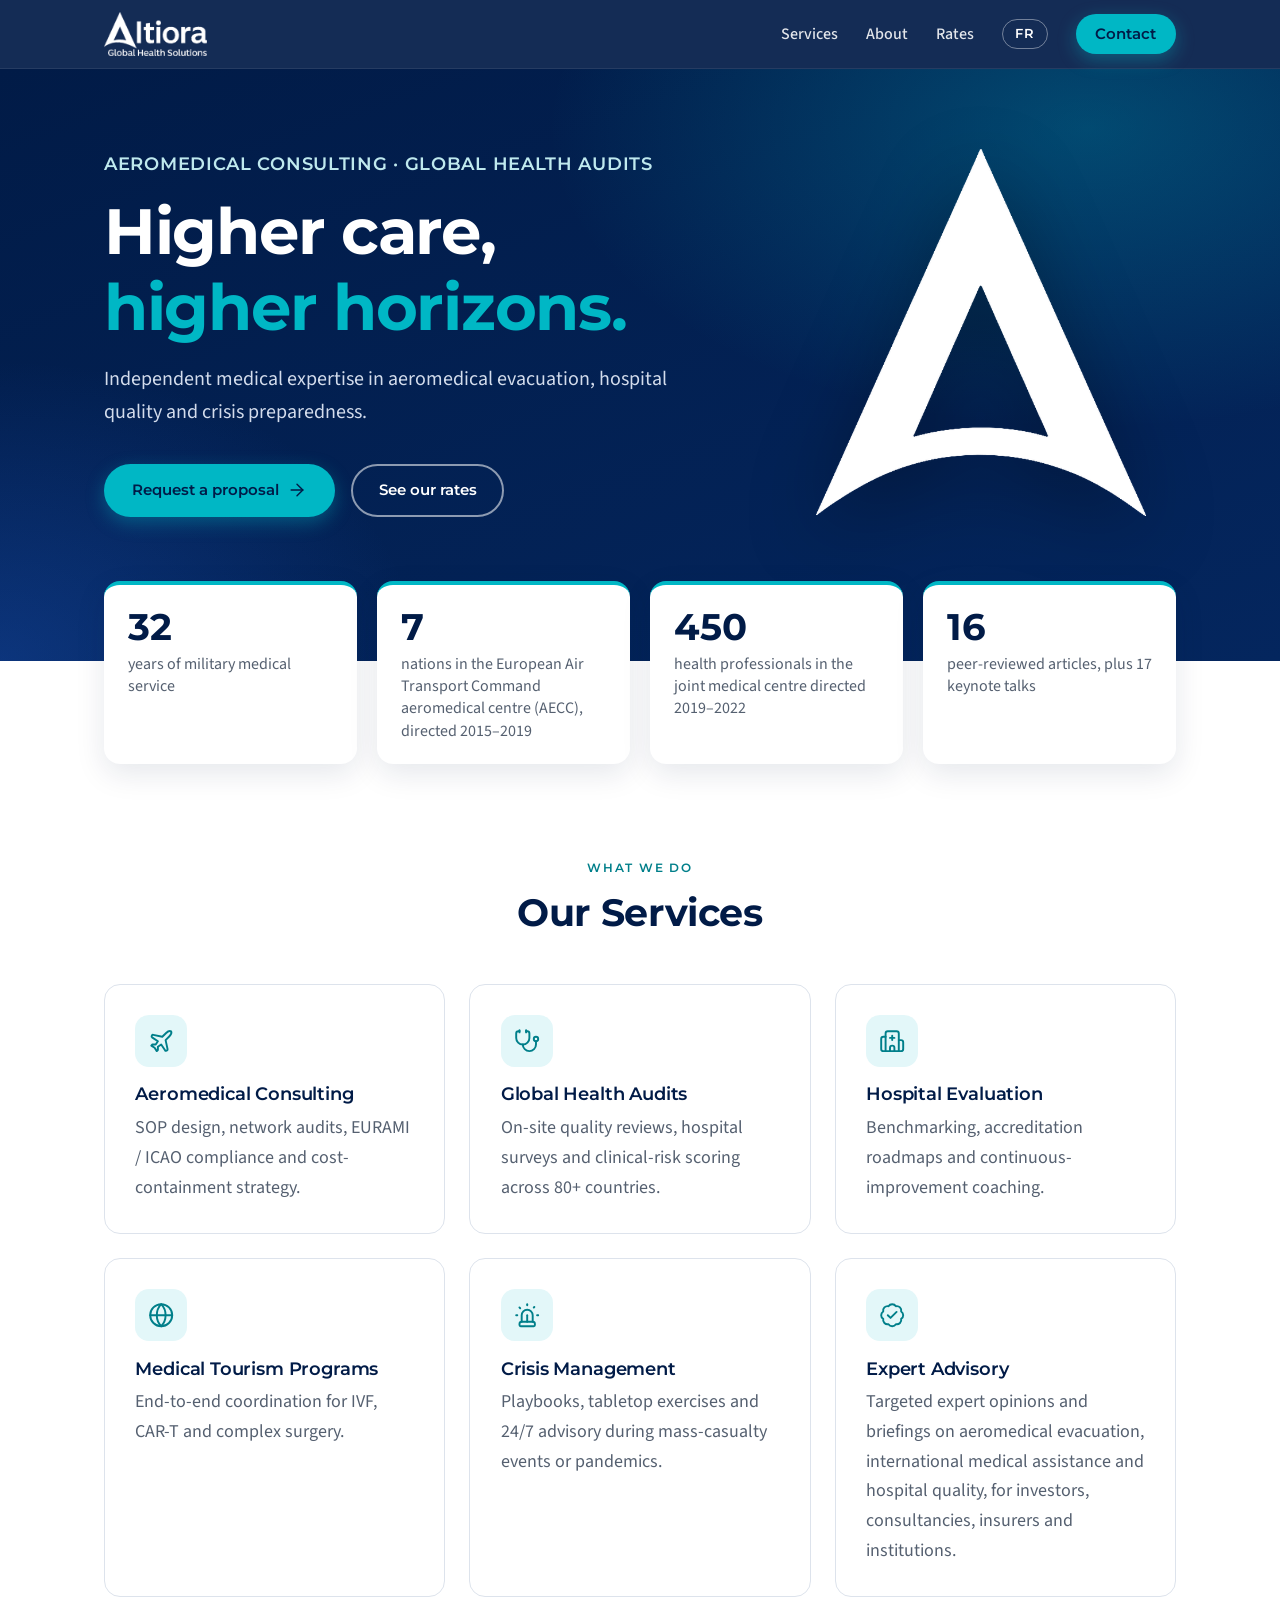
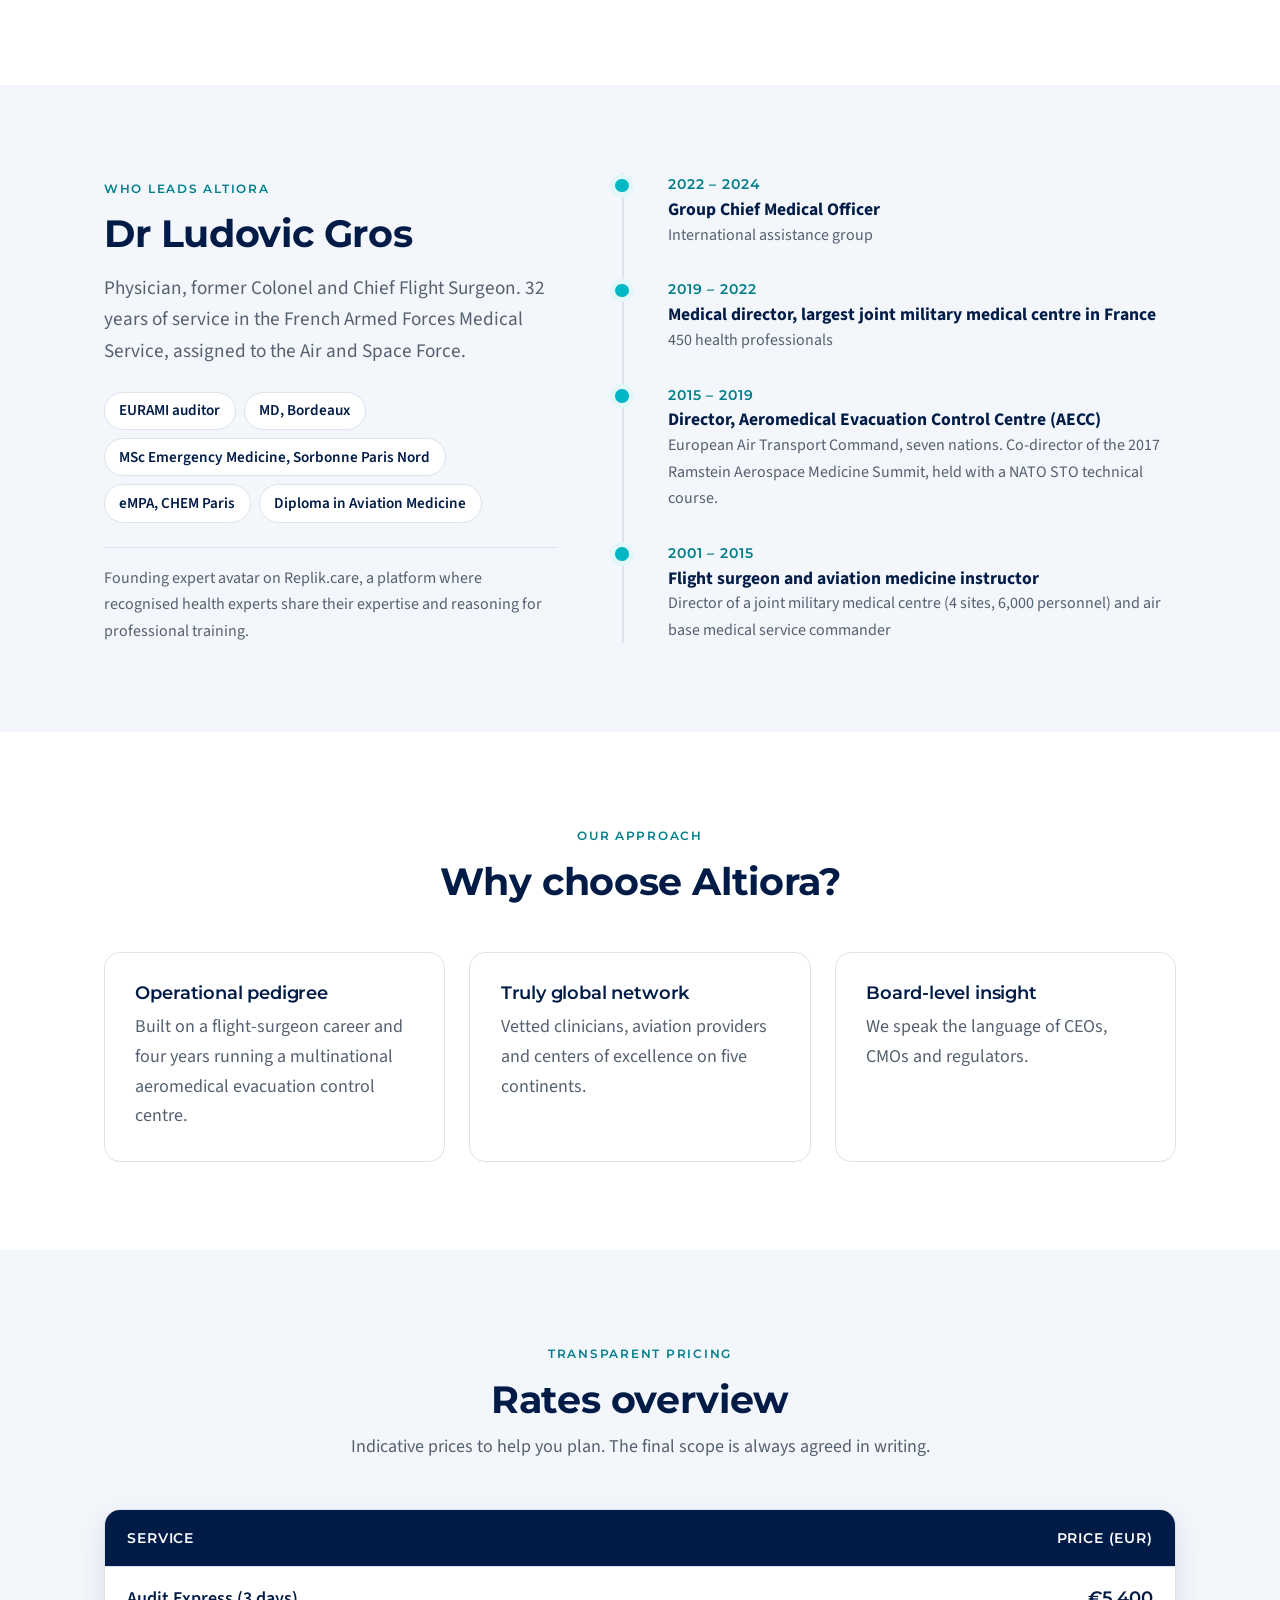
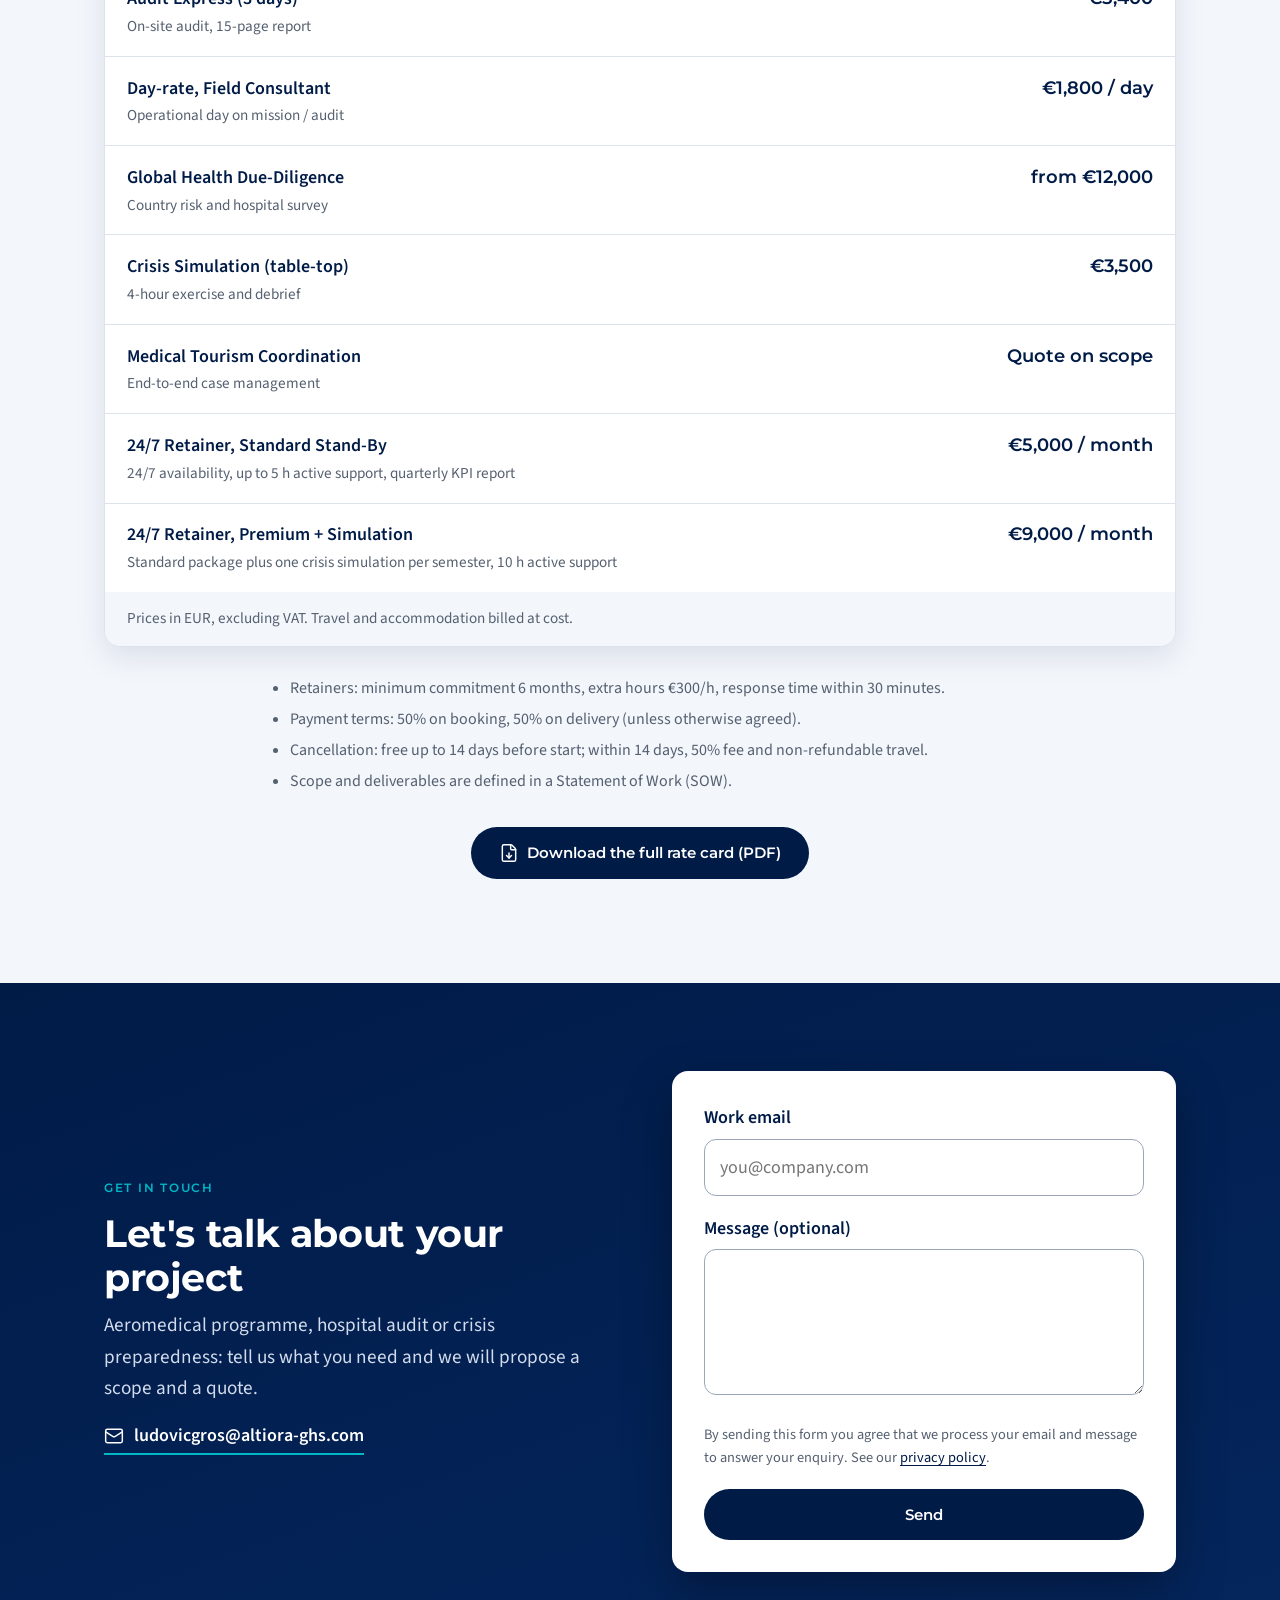
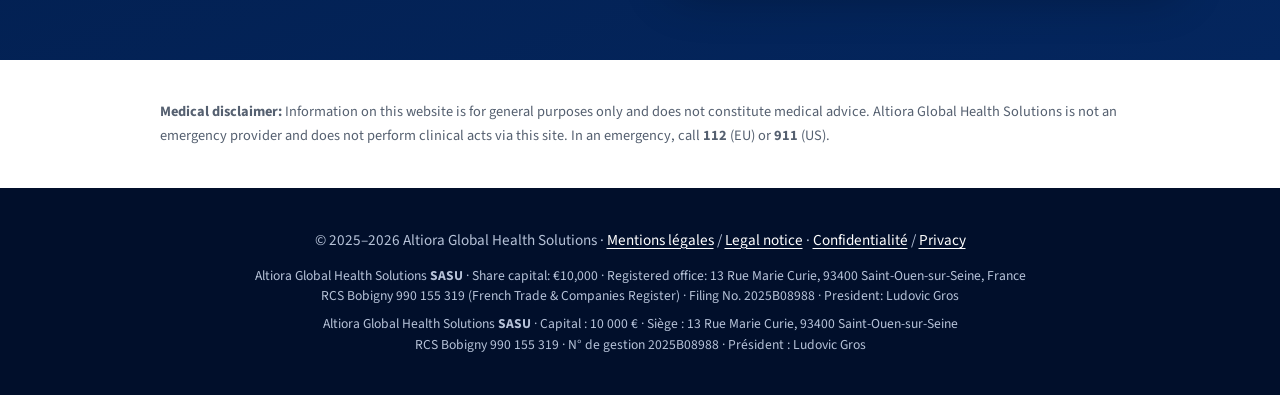
==== index.html @ 2c7e4b68 "Version française, Expertise sur demande, parcours NATO sourcé, sélecteur de langue - Nouvelle page " ====
<!DOCTYPE html>
<html lang="en">
<head>
<meta charset="utf-8">
<meta name="viewport" content="width=device-width, initial-scale=1">
<title>Altiora Global Health Solutions | Aeromedical Consulting & Global Health Audits</title>
<meta name="description" content="Aeromedical consulting, global health audits, hospital evaluation, medical tourism coordination and crisis-management expertise. Higher care, higher horizons.">
<link rel="canonical" href="https://www.altiora-ghs.com/">
<link rel="alternate" hreflang="en" href="https://www.altiora-ghs.com/">
<link rel="alternate" hreflang="fr" href="https://www.altiora-ghs.com/fr/">
<link rel="alternate" hreflang="x-default" href="https://www.altiora-ghs.com/">
<meta name="theme-color" content="#011B47">

<!-- Open Graph / Twitter -->
<meta property="og:title" content="Altiora Global Health Solutions">
<meta property="og:description" content="Aeromedical consulting and global health audits.">
<meta property="og:url" content="https://www.altiora-ghs.com/">
<meta property="og:type" content="website">
<meta property="og:image" content="https://www.altiora-ghs.com/og-cover.png">
<meta property="og:image:width" content="1200">
<meta property="og:image:height" content="630">
<meta property="og:image:alt" content="Altiora Global Health Solutions logo">
<meta property="og:site_name" content="Altiora Global Health Solutions">
<meta property="og:locale" content="en_US">
<meta name="twitter:card" content="summary_large_image">
<meta name="twitter:image" content="https://www.altiora-ghs.com/og-cover.png">

<link rel="icon" href="/favicon.png" type="image/png">
<link rel="apple-touch-icon" href="/apple-touch-icon.png">
<link rel="manifest" href="/site.webmanifest">
<link rel="sitemap" type="application/xml" href="/sitemap.xml">
<link rel="preload" href="/assets/fonts/montserrat-latin-700-normal.woff2" as="font" type="font/woff2" crossorigin>
<link rel="preload" href="/assets/fonts/source-sans-3-latin-wght-normal.woff2" as="font" type="font/woff2" crossorigin>
<link rel="stylesheet" href="/assets/style.css">

<script type="application/ld+json">
{
  "@context": "https://schema.org",
  "@type": "ProfessionalService",
  "name": "Altiora Global Health Solutions",
  "url": "https://www.altiora-ghs.com/",
  "logo": "https://www.altiora-ghs.com/og-cover.png",
  "description": "Aeromedical consulting, global health audits, hospital evaluation, medical tourism coordination and crisis management.",
  "slogan": "Higher care, higher horizons.",
  "founder": {"@type": "Person", "name": "Ludovic Gros"},
  "address": {
    "@type": "PostalAddress",
    "streetAddress": "13 Rue Marie Curie",
    "postalCode": "93400",
    "addressLocality": "Saint-Ouen-sur-Seine",
    "addressCountry": "FR"
  },
  "areaServed": "Worldwide"
}
</script>
</head>
<body>
<a class="skip" href="#main">Skip to content</a>

<!-- EN-TÊTE -->
<div class="topbar">
  <div class="container">
    <a class="brand" href="/" aria-label="Altiora Global Health Solutions, home"><img src="/assets/logo-white.png" alt="Altiora Global Health Solutions" width="112" height="48"></a>
    <nav class="nav" aria-label="Main">
      <a href="#services">Services</a>
      <a href="#about">About</a>
      <a href="#pricing">Rates</a>
      <a class="lang" href="/fr/" hreflang="fr" lang="fr" aria-label="Version française">FR</a>
      <a class="btn primary" href="#contact">Contact</a>
    </nav>
  </div>
</div>

<!-- HERO -->
<header class="hero">
  <div class="container">
    <div>
      <p class="sub">AEROMEDICAL CONSULTING · GLOBAL HEALTH AUDITS</p>
      <h1>Higher care,<br><span>higher horizons.</span></h1>
      <p class="lead">Independent medical expertise in aeromedical evacuation, hospital quality and crisis preparedness.</p>
      <div class="cta">
        <a class="btn primary" href="#contact"><span>Request a proposal</span><svg class="icon" aria-hidden="true" focusable="false" viewBox="0 0 24 24" fill="none" stroke="currentColor" stroke-width="1.75" stroke-linecap="round" stroke-linejoin="round">
  <path d="M5 12h14" />
  <path d="m12 5 7 7-7 7" />
</svg></a>
        <a class="btn ghost" href="#pricing">See our rates</a>
      </div>
    </div>
    <div class="emblem" aria-hidden="true"><img src="/assets/emblem-white.png" alt="" width="330" height="367"></div>
  </div>
</header>

<main id="main">

<!-- CHIFFRES CLÉS -->
<section class="facts" aria-label="Key figures">
  <div class="container">
    <ul>
      <li><strong>32</strong><span>years of military medical service</span></li>
      <li><strong>7</strong><span>nations in the European Air Transport Command aeromedical centre (AECC), directed 2015–2019</span></li>
      <li><strong>450</strong><span>health professionals in the joint medical centre directed 2019–2022</span></li>
      <li><strong>16</strong><span>peer-reviewed articles, plus 17 keynote talks</span></li>
    </ul>
  </div>
</section>

<!-- SERVICES -->
<section class="section" id="services">
  <div class="container">
    <div class="section-head">
      <span class="eyebrow">What we do</span>
      <h2>Our Services</h2>
    </div>
    <div class="cards">
      <div class="card">
        <span class="icon-chip"><svg class="icon" aria-hidden="true" focusable="false" viewBox="0 0 24 24" fill="none" stroke="currentColor" stroke-width="1.75" stroke-linecap="round" stroke-linejoin="round">
  <path d="M17.8 19.2 16 11l3.5-3.5C21 6 21.5 4 21 3c-1-.5-3 0-4.5 1.5L13 8 4.8 6.2c-.5-.1-.9.1-1.1.5l-.3.5c-.2.5-.1 1 .3 1.3L9 12l-2 3H4l-1 1 3 2 2 3 1-1v-3l3-2 3.5 5.3c.3.4.8.5 1.3.3l.5-.2c.4-.3.6-.7.5-1.2z" />
</svg></span>
        <h3>Aeromedical Consulting</h3>
        <p>SOP design, network audits, EURAMI / ICAO compliance and cost-containment strategy.</p>
      </div>
      <div class="card">
        <span class="icon-chip"><svg class="icon" aria-hidden="true" focusable="false" viewBox="0 0 24 24" fill="none" stroke="currentColor" stroke-width="1.75" stroke-linecap="round" stroke-linejoin="round">
  <path d="M11 2v2" />
  <path d="M5 2v2" />
  <path d="M5 3H4a2 2 0 0 0-2 2v4a6 6 0 0 0 12 0V5a2 2 0 0 0-2-2h-1" />
  <path d="M8 15a6 6 0 0 0 12 0v-3" />
  <circle cx="20" cy="10" r="2" />
</svg></span>
        <h3>Global Health Audits</h3>
        <p>On-site quality reviews, hospital surveys and clinical-risk scoring across 80+ countries.</p>
      </div>
      <div class="card">
        <span class="icon-chip"><svg class="icon" aria-hidden="true" focusable="false" viewBox="0 0 24 24" fill="none" stroke="currentColor" stroke-width="1.75" stroke-linecap="round" stroke-linejoin="round">
  <path d="M12 7v4" />
  <path d="M14 21v-3a2 2 0 0 0-4 0v3" />
  <path d="M14 9h-4" />
  <path d="M18 11h2a2 2 0 0 1 2 2v6a2 2 0 0 1-2 2H4a2 2 0 0 1-2-2v-9a2 2 0 0 1 2-2h2" />
  <path d="M18 21V5a2 2 0 0 0-2-2H8a2 2 0 0 0-2 2v16" />
</svg></span>
        <h3>Hospital Evaluation</h3>
        <p>Benchmarking, accreditation roadmaps and continuous-improvement coaching.</p>
      </div>
      <div class="card">
        <span class="icon-chip"><svg class="icon" aria-hidden="true" focusable="false" viewBox="0 0 24 24" fill="none" stroke="currentColor" stroke-width="1.75" stroke-linecap="round" stroke-linejoin="round">
  <circle cx="12" cy="12" r="10" />
  <path d="M12 2a14.5 14.5 0 0 0 0 20 14.5 14.5 0 0 0 0-20" />
  <path d="M2 12h20" />
</svg></span>
        <h3>Medical Tourism Programs</h3>
        <p>End-to-end coordination for IVF, CAR-T and complex surgery.</p>
      </div>
      <div class="card">
        <span class="icon-chip"><svg class="icon" aria-hidden="true" focusable="false" viewBox="0 0 24 24" fill="none" stroke="currentColor" stroke-width="1.75" stroke-linecap="round" stroke-linejoin="round">
  <path d="M7 18v-6a5 5 0 1 1 10 0v6" />
  <path d="M5 21a1 1 0 0 0 1 1h12a1 1 0 0 0 1-1v-1a2 2 0 0 0-2-2H7a2 2 0 0 0-2 2z" />
  <path d="M21 12h1" />
  <path d="M18.5 4.5 18 5" />
  <path d="M2 12h1" />
  <path d="M12 2v1" />
  <path d="m4.929 4.929.707.707" />
  <path d="M12 12v6" />
</svg></span>
        <h3>Crisis Management</h3>
        <p>Playbooks, tabletop exercises and 24/7 advisory during mass-casualty events or pandemics.</p>
      </div>
      <div class="card">
        <span class="icon-chip"><svg class="icon" aria-hidden="true" focusable="false" viewBox="0 0 24 24" fill="none" stroke="currentColor" stroke-width="1.75" stroke-linecap="round" stroke-linejoin="round">
  <path d="M3.85 8.62a4 4 0 0 1 4.78-4.77 4 4 0 0 1 6.74 0 4 4 0 0 1 4.78 4.78 4 4 0 0 1 0 6.74 4 4 0 0 1-4.77 4.78 4 4 0 0 1-6.75 0 4 4 0 0 1-4.78-4.77 4 4 0 0 1 0-6.76Z" />
  <path d="m16 9-5.5 5.5L8 12" />
</svg></span>
        <h3>Expert Advisory</h3>
        <p>Targeted expert opinions and briefings on aeromedical evacuation, international medical assistance and hospital quality, for investors, consultancies, insurers and institutions.</p>
      </div>
    </div>
  </div>
</section>

<!-- ABOUT -->
<section class="section soft" id="about">
  <div class="container about">
    <div>
      <span class="eyebrow">Who leads Altiora</span>
      <h2>Dr Ludovic Gros</h2>
      <p class="lead">Physician, former Colonel and Chief Flight Surgeon. 32 years of service in the French Armed Forces Medical Service, assigned to the Air and Space Force.</p>
      <ul class="chips" aria-label="Qualifications">
        <li>EURAMI auditor</li>
        <li>MD, Bordeaux</li>
        <li>MSc Emergency Medicine, Sorbonne Paris Nord</li>
        <li>eMPA, CHEM Paris</li>
        <li>Diploma in Aviation Medicine</li>
      </ul>
      <!-- A FAIRE VALIDER PAR ECRIT PAR REPLIK.CARE AVANT PUBLICATION (contrat d'apporteur d'affaires, art. 4 et 11.5) -->
      <p class="note">Founding expert avatar on Replik.care, a platform where recognised health experts share their expertise and reasoning for professional training.</p>
    </div>
    <ol class="timeline">
      <li><time>2022 – 2024</time><strong>Group Chief Medical Officer</strong><span>International assistance group</span></li>
      <li><time>2019 – 2022</time><strong>Medical director, largest joint military medical centre in France</strong><span>450 health professionals</span></li>
      <li><time>2015 – 2019</time><strong>Director, Aeromedical Evacuation Control Centre (AECC)</strong><span>European Air Transport Command, seven nations. Co-director of the 2017 Ramstein Aerospace Medicine Summit, held with a NATO STO technical course.</span></li>
      <li><time>2001 – 2015</time><strong>Flight surgeon and aviation medicine instructor</strong><span>Director of a joint military medical centre (4 sites, 6,000 personnel) and air base medical service commander</span></li>
    </ol>
  </div>
</section>

<!-- VALUE PROP -->
<section class="section">
  <div class="container">
    <div class="section-head">
      <span class="eyebrow">Our approach</span>
      <h2>Why choose Altiora?</h2>
    </div>
    <div class="cards three">
      <div class="card">
        <h3>Operational pedigree</h3>
        <p>Built on a flight-surgeon career and four years running a multinational aeromedical evacuation control centre.</p>
      </div>
      <div class="card">
        <h3>Truly global network</h3>
        <p>Vetted clinicians, aviation providers and centers of excellence on five continents.</p>
      </div>
      <div class="card">
        <h3>Board-level insight</h3>
        <p>We speak the language of CEOs, CMOs and regulators.</p>
      </div>
    </div>
  </div>
</section>

<!-- PRICING -->
<section class="section soft" id="pricing">
  <div class="container">
    <div class="section-head">
      <span class="eyebrow">Transparent pricing</span>
      <h2>Rates overview</h2>
      <p>Indicative prices to help you plan. The final scope is always agreed in writing.</p>
    </div>
    <div class="table-card">
      <div class="table-wrap">
        <table>
          <thead>
            <tr><th scope="col">Service</th><th scope="col" class="price">Price (EUR)</th></tr>
          </thead>
          <tbody>
            <tr><td><strong>Audit Express (3 days)</strong><small>On-site audit, 15-page report</small></td><td class="price">€5,400</td></tr>
            <tr><td><strong>Day-rate, Field Consultant</strong><small>Operational day on mission / audit</small></td><td class="price">€1,800 / day</td></tr>
            <tr><td><strong>Global Health Due-Diligence</strong><small>Country risk and hospital survey</small></td><td class="price">from €12,000</td></tr>
            <tr><td><strong>Crisis Simulation (table-top)</strong><small>4-hour exercise and debrief</small></td><td class="price">€3,500</td></tr>
            <tr><td><strong>Medical Tourism Coordination</strong><small>End-to-end case management</small></td><td class="price">Quote on scope</td></tr>
            <tr><td><strong>24/7 Retainer, Standard Stand-By</strong><small>24/7 availability, up to 5 h active support, quarterly KPI report</small></td><td class="price">€5,000 / month</td></tr>
            <tr><td><strong>24/7 Retainer, Premium + Simulation</strong><small>Standard package plus one crisis simulation per semester, 10 h active support</small></td><td class="price">€9,000 / month</td></tr>
          </tbody>
        </table>
      </div>
      <p class="table-note">Prices in EUR, excluding VAT. Travel and accommodation billed at cost.</p>
    </div>
    <ul class="notes">
      <li>Retainers: minimum commitment 6 months, extra hours €300/h, response time within 30 minutes.</li>
      <li>Payment terms: 50% on booking, 50% on delivery (unless otherwise agreed).</li>
      <li>Cancellation: free up to 14 days before start; within 14 days, 50% fee and non-refundable travel.</li>
      <li>Scope and deliverables are defined in a Statement of Work (SOW).</li>
    </ul>
    <p class="center">
      <a class="btn dark" href="/Altiora_Rate_Card.pdf" download><svg class="icon" aria-hidden="true" focusable="false" viewBox="0 0 24 24" fill="none" stroke="currentColor" stroke-width="1.75" stroke-linecap="round" stroke-linejoin="round">
  <path d="M6 22a2 2 0 0 1-2-2V4a2 2 0 0 1 2-2h8a2.4 2.4 0 0 1 1.704.706l3.588 3.588A2.4 2.4 0 0 1 20 8v12a2 2 0 0 1-2 2z" />
  <path d="M14 2v5a1 1 0 0 0 1 1h5" />
  <path d="M12 18v-6" />
  <path d="m9 15 3 3 3-3" />
</svg><span>Download the full rate card (PDF)</span></a>
    </p>
  </div>
</section>

<!-- CONTACT -->
<section class="section contact" id="contact">
  <div class="container contact-grid">
    <div>
      <span class="eyebrow" style="color:var(--accent)">Get in touch</span>
      <h2>Let's talk about your project</h2>
      <p class="lead">Aeromedical programme, hospital audit or crisis preparedness: tell us what you need and we will propose a scope and a quote.</p>
      <p><a class="mail" href="mailto:ludovicgros@altiora-ghs.com"><svg class="icon" aria-hidden="true" focusable="false" viewBox="0 0 24 24" fill="none" stroke="currentColor" stroke-width="1.75" stroke-linecap="round" stroke-linejoin="round">
  <path d="m22 7-8.991 5.727a2 2 0 0 1-2.009 0L2 7" />
  <rect x="2" y="4" width="20" height="16" rx="2" />
</svg><span>ludovicgros@altiora-ghs.com</span></a></p>
    </div>
    <form class="form" action="https://formspree.io/f/xovlkoda" method="POST">
      <!-- Anti-bot honeypot -->
      <div class="hp" aria-hidden="true"><label for="gotcha">Leave this field empty</label><input type="text" id="gotcha" name="_gotcha" tabindex="-1" autocomplete="off"></div>
      <input type="hidden" name="_next" value="https://www.altiora-ghs.com/thank-you.html">
      <input type="hidden" name="_subject" value="New enquiry from altiora-ghs.com">
      <input type="hidden" name="source" value="pricing-page">

      <div class="field">
        <label for="email">Work email</label>
        <input id="email" type="email" name="email" placeholder="you@company.com" autocomplete="email" required>
      </div>
      <div class="field">
        <label for="message">Message (optional)</label>
        <textarea id="message" name="message" rows="4"></textarea>
      </div>
      <p class="consent">By sending this form you agree that we process your email and message to answer your enquiry. See our <a href="/privacy-policy.html">privacy policy</a>.</p>
      <button class="btn dark block" type="submit">Send</button>
    </form>
  </div>
</section>

<section class="section" style="padding:2.5rem 0">
  <div class="container">
    <p class="disclaimer"><strong>Medical disclaimer:</strong> Information on this website is for general purposes only and does not constitute medical advice. Altiora Global Health Solutions is not an emergency provider and does not perform clinical acts via this site. In an emergency, call <strong>112</strong> (EU) or <strong>911</strong> (US).</p>
  </div>
</section>

</main>

<!-- FOOTER -->
<footer class="footer">
  <div class="container">
    <p>
      © 2025–2026 Altiora Global Health Solutions ·
      <a href="/mentions-legales.html">Mentions légales</a> /
      <a href="/legal-notice.html">Legal notice</a> ·
      <a href="/privacy-policy-fr.html">Confidentialité</a> /
      <a href="/privacy-policy.html">Privacy</a>
    </p>
    <small>Altiora Global Health Solutions <strong>SASU</strong> · Share capital: €10,000 · Registered office: 13 Rue Marie Curie, 93400 Saint-Ouen-sur-Seine, France<br>
    RCS Bobigny 990&nbsp;155&nbsp;319 (French Trade &amp; Companies Register) · Filing No. 2025B08988 · President: Ludovic Gros</small>
    <small lang="fr" style="margin-top:.5rem">Altiora Global Health Solutions <strong>SASU</strong> · Capital&nbsp;: 10&nbsp;000&nbsp;€ · Siège&nbsp;: 13 Rue Marie Curie, 93400 Saint-Ouen-sur-Seine<br>
    RCS Bobigny 990&nbsp;155&nbsp;319 · N° de gestion 2025B08988 · Président&nbsp;: Ludovic Gros</small>
  </div>
</footer>

</body>
</html>
---- assets/style.css ----
/* Altiora Global Health Solutions - feuille de style unique, sans dépendance externe.
   Polices auto-hébergées (licence SIL OFL, voir assets/fonts). */
@font-face{font-family:"Montserrat";font-weight:600;font-style:normal;font-display:swap;src:url(fonts/montserrat-latin-600-normal.woff2) format("woff2")}
@font-face{font-family:"Montserrat";font-weight:700;font-style:normal;font-display:swap;src:url(fonts/montserrat-latin-700-normal.woff2) format("woff2")}
@font-face{font-family:"Source Sans 3";font-weight:200 900;font-style:normal;font-display:swap;src:url(fonts/source-sans-3-latin-wght-normal.woff2) format("woff2")}

:root{
  --navy:#011B47;
  --navy-2:#0C1F45;
  --navy-3:#0A2A66;
  --accent:#00B7C5;
  --accent-soft:#E3F7F9;
  --accent-dark:#007F8A;
  --text:#18202F;
  --muted:#556070;
  --line:#DDE3EC;
  --bg-soft:#F3F6FB;
  --radius:16px;
  --shadow:0 10px 30px rgba(1,27,71,.10);
  --head:"Montserrat",system-ui,-apple-system,"Segoe UI",Roboto,Arial,sans-serif;
  --body:"Source Sans 3",system-ui,-apple-system,"Segoe UI",Roboto,Arial,sans-serif;
}
*,*::before,*::after{box-sizing:border-box}
html{scroll-behavior:smooth;-webkit-text-size-adjust:100%;scroll-padding-top:5rem}
@media (prefers-reduced-motion:reduce){html{scroll-behavior:auto}*{animation:none!important;transition:none!important}}
body{margin:0;font-family:var(--body);color:var(--text);background:#fff;line-height:1.65;font-size:1.125rem}
img{max-width:100%;height:auto}
a{color:var(--navy);text-underline-offset:3px}
a:hover{color:var(--accent-dark)}
:focus-visible{outline:3px solid var(--accent);outline-offset:3px;border-radius:4px}
h1,h2,h3{font-family:var(--head);color:var(--navy);line-height:1.18;margin:0 0 .6rem;letter-spacing:-.01em}
h2{font-size:clamp(1.7rem,3.4vw,2.35rem);font-weight:700}
h3{font-size:1.1rem;font-weight:600}
p{margin:0 0 1rem}
.container{width:100%;max-width:1120px;margin:0 auto;padding:0 1.5rem}
.section{padding:5.5rem 0}
.section.soft{background:var(--bg-soft)}
.eyebrow{display:inline-block;font-family:var(--head);font-weight:600;font-size:.78rem;letter-spacing:.14em;text-transform:uppercase;color:var(--accent-dark);margin-bottom:.8rem}
.section-head{text-align:center;max-width:42rem;margin:0 auto 3rem}
.section-head p{color:var(--muted);margin:0}
.skip{position:absolute;left:-999px;top:0;background:#fff;color:var(--navy);padding:.5rem 1rem;z-index:50}
.skip:focus{left:.5rem;top:.5rem}

/* En-tête fixe */
.topbar{position:sticky;top:0;z-index:30;background:rgba(1,27,71,.92);backdrop-filter:blur(10px);-webkit-backdrop-filter:blur(10px);border-bottom:1px solid rgba(255,255,255,.08)}
.topbar .container{display:flex;align-items:center;justify-content:space-between;gap:1rem;min-height:4.25rem}
.topbar .brand img{display:block;height:44px;width:auto}
.nav{display:flex;align-items:center;gap:1.75rem;font-size:1rem}
.nav a{color:#fff;text-decoration:none;opacity:.88;font-weight:500}
.nav a:hover{opacity:1;color:#fff;text-decoration:underline}
.nav .btn{opacity:1;padding:.55rem 1.1rem}
@media (max-width:760px){.nav a:not(.btn){display:none}}

/* Boutons */
.btn{display:inline-flex;align-items:center;justify-content:center;gap:.55rem;padding:.9rem 1.6rem;border-radius:999px;font-family:var(--head);font-weight:600;font-size:.95rem;text-decoration:none;border:2px solid transparent;cursor:pointer;line-height:1.2;transition:transform .15s ease,background-color .15s ease,box-shadow .15s ease}
.btn:hover{transform:translateY(-2px)}
.btn.primary{background:var(--accent);color:var(--navy);box-shadow:0 6px 18px rgba(0,183,197,.35)}
.btn.primary:hover{background:#2AD0DD;color:var(--navy)}
.btn.ghost{border-color:rgba(255,255,255,.55);color:#fff;background:transparent}
.btn.ghost:hover{background:#fff;color:var(--navy)}
.btn.dark{background:var(--navy);color:#fff}
.btn.dark:hover{background:var(--navy-3);color:#fff}
.btn.block{width:100%}

/* Icônes */
.icon{width:1.25rem;height:1.25rem;flex:none}
.icon-chip{display:inline-flex;align-items:center;justify-content:center;width:3.25rem;height:3.25rem;border-radius:14px;background:var(--accent-soft);color:var(--accent-dark);margin-bottom:1.1rem}
.icon-chip .icon{width:1.65rem;height:1.65rem}

/* Hero */
.hero{position:relative;overflow:hidden;color:#fff;background:
  radial-gradient(900px 500px at 85% 10%,rgba(0,183,197,.28),transparent 60%),
  radial-gradient(700px 500px at 0% 100%,rgba(30,90,200,.35),transparent 60%),
  linear-gradient(160deg,#011B47 0%,#04265E 100%)}
.hero .container{display:grid;grid-template-columns:1.25fr .75fr;gap:2rem;align-items:center;padding-top:5rem;padding-bottom:9rem}
.hero h1{color:#fff;font-size:clamp(2.3rem,5.4vw,4rem);font-weight:700;letter-spacing:-.02em;margin-bottom:1.1rem}
.hero h1 span{color:var(--accent)}
.hero .sub{font-family:var(--head);font-weight:600;letter-spacing:.04em;font-size:clamp(.95rem,1.6vw,1.1rem);color:#BFE9EE;margin-bottom:1rem}
.hero .lead{max-width:36rem;color:#D3DCEC;font-size:1.25rem;margin-bottom:2.2rem}
.cta{display:flex;gap:1rem;flex-wrap:wrap}
.emblem{display:flex;justify-content:center;align-items:center}
.emblem img{width:min(330px,100%);filter:drop-shadow(0 20px 40px rgba(0,0,0,.35));animation:float 7s ease-in-out infinite}
@keyframes float{0%,100%{transform:translateY(0)}50%{transform:translateY(-12px)}}
@media (max-width:860px){.hero .container{grid-template-columns:1fr;padding-top:3.5rem;padding-bottom:8rem}.emblem{display:none}}

/* Chiffres clés qui chevauchent le hero */
.facts{margin-top:-5rem;position:relative;z-index:2}
.facts ul{list-style:none;margin:0;padding:0;display:grid;grid-template-columns:repeat(auto-fit,minmax(220px,1fr));gap:1.25rem}
.facts li{background:#fff;border-radius:var(--radius);box-shadow:var(--shadow);padding:1.5rem 1.5rem 1.35rem;border-top:4px solid var(--accent)}
.facts strong{display:block;font-family:var(--head);font-size:2.3rem;line-height:1;color:var(--navy);margin-bottom:.45rem}
.facts span{display:block;color:var(--muted);font-size:1rem;line-height:1.4}

/* Cartes de services */
.cards{display:flex;flex-wrap:wrap;gap:1.5rem;justify-content:center}
.card{background:#fff;border:1px solid var(--line);border-radius:var(--radius);padding:1.9rem;flex:1 1 320px;max-width:360px;transition:transform .2s ease,box-shadow .2s ease,border-color .2s ease}
.card:hover{transform:translateY(-5px);box-shadow:var(--shadow);border-color:transparent}
.card h3{margin-bottom:.5rem}
.card p{margin:0;color:var(--muted)}
.cards.three .card{max-width:none}

/* À propos */
.about{display:grid;grid-template-columns:.9fr 1.1fr;gap:4rem;align-items:start}
.about h2{margin-bottom:1rem}
.about .lead{color:var(--muted);font-size:1.2rem}
.chips{list-style:none;padding:0;margin:1.5rem 0 0;display:flex;flex-wrap:wrap;gap:.5rem}
.chips li{background:#fff;border:1px solid var(--line);border-radius:999px;padding:.35rem .9rem;font-size:.95rem;color:var(--navy);font-weight:600}
.timeline{list-style:none;margin:0;padding:0 0 0 1.6rem;border-left:2px solid var(--line)}
.timeline li{position:relative;padding:0 0 1.9rem 1.2rem}
.timeline li:last-child{padding-bottom:0}
.timeline li::before{content:"";position:absolute;left:-2.12rem;top:.35rem;width:.85rem;height:.85rem;border-radius:50%;background:var(--accent);box-shadow:0 0 0 5px var(--accent-soft)}
.timeline time{display:block;font-family:var(--head);font-weight:600;font-size:.85rem;color:var(--accent-dark);letter-spacing:.06em;margin-bottom:.15rem}
.timeline strong{display:block;color:var(--navy);font-size:1.1rem;line-height:1.35}
.timeline span{display:block;color:var(--muted);font-size:1rem}
@media (max-width:860px){.about{grid-template-columns:1fr;gap:2.5rem}}

/* Tarifs */
.table-card{background:#fff;border:1px solid var(--line);border-radius:var(--radius);box-shadow:var(--shadow);overflow:hidden}
.table-wrap{overflow-x:auto}
table{width:100%;border-collapse:collapse}
th,td{padding:1.05rem 1.4rem;text-align:left;border-bottom:1px solid var(--line);vertical-align:top}
tbody tr:last-child td{border-bottom:0}
thead th{background:var(--navy);color:#fff;font-family:var(--head);font-weight:600;font-size:.85rem;letter-spacing:.06em;text-transform:uppercase}
tbody tr:hover{background:#F8FAFD}
td strong{color:var(--navy);font-weight:600}
td small{display:block;color:var(--muted);font-size:.95rem}
td.price,th.price{text-align:right;white-space:nowrap}
td.price{font-family:var(--head);font-weight:600;color:var(--navy)}
.table-note{padding:.9rem 1.4rem;background:var(--bg-soft);color:var(--muted);font-size:.95rem;margin:0}
.notes{color:var(--muted);font-size:1rem;padding-left:1.1rem;margin:1.75rem auto 2rem;max-width:46rem}
.notes li{margin-bottom:.3rem}
.center{text-align:center}

/* Contact */
.contact{background:linear-gradient(160deg,#011B47 0%,#04265E 100%);color:#fff}
.contact-grid{display:grid;grid-template-columns:1fr 1fr;gap:4rem;align-items:center}
.contact h2{color:#fff}
.contact .lead{color:#D3DCEC;font-size:1.2rem}
.contact a.mail{display:inline-flex;align-items:center;gap:.6rem;color:#fff;font-weight:600;text-decoration:none;border-bottom:2px solid var(--accent);padding-bottom:2px}
.contact a.mail:hover{color:var(--accent)}
.form{background:#fff;color:var(--text);border-radius:var(--radius);padding:2rem;box-shadow:0 20px 50px rgba(0,0,0,.3)}
.field{margin-bottom:1.1rem}
label{display:block;font-weight:600;margin-bottom:.35rem;color:var(--navy)}
input[type=email],textarea{width:100%;padding:.8rem .95rem;border:1.5px solid #9AA6BA;border-radius:12px;font:inherit;color:var(--text);background:#fff}
input[type=email]:focus,textarea:focus{border-color:var(--accent);outline:3px solid rgba(0,183,197,.3);outline-offset:0}
textarea{min-height:120px;resize:vertical}
.hp{position:absolute;left:-9999px;width:1px;height:1px;overflow:hidden}
.consent{font-size:.9rem;color:var(--muted);margin:.25rem 0 1.2rem}
@media (max-width:860px){.contact-grid{grid-template-columns:1fr;gap:2.5rem}}

/* Divers */
.disclaimer{font-size:.9rem;color:var(--muted);max-width:60rem;margin:0 auto}
.footer{background:#010F2B;padding:2.5rem 0;text-align:center;font-size:.95rem;color:#B6C2D8}
.footer a{color:#fff}
.footer a:hover{color:var(--accent)}
.footer p{margin:0 0 .8rem}
.footer small{font-size:.85rem;display:block;line-height:1.5}

/* Pages légales / remerciements */
.page-top{background:var(--navy);padding:1rem 0}
.page-top a{color:#fff;text-decoration:none;font-weight:600;font-family:var(--head);font-size:.95rem}
.page-top a:hover{text-decoration:underline;color:#fff}
.content{padding:2.5rem 0 4rem;max-width:820px;margin:0 auto}
.content h1{font-size:2rem;margin-bottom:1.25rem}
.content h2{text-align:left;font-size:1.25rem;margin:2rem 0 .5rem}
.content ul{padding-left:1.2rem}
.thanks{min-height:70vh;display:flex;align-items:center;justify-content:center;text-align:center;padding:2rem 1.25rem}
.thanks .card{max-width:520px;flex:none}
.thanks .card:hover{transform:none;box-shadow:none}

/* Sélecteur de langue et note de bas de section */
.nav a.lang{border:1px solid rgba(255,255,255,.4);border-radius:999px;padding:.2rem .75rem;font-family:var(--head);font-size:.8rem;letter-spacing:.06em;opacity:1}
.nav a.lang:hover{background:#fff;color:var(--navy);text-decoration:none}
@media (max-width:760px){.nav a.lang{display:inline-flex}}
.about .note{margin:1.5rem 0 0;padding-top:1.1rem;border-top:1px solid var(--line);color:var(--muted);font-size:1rem}
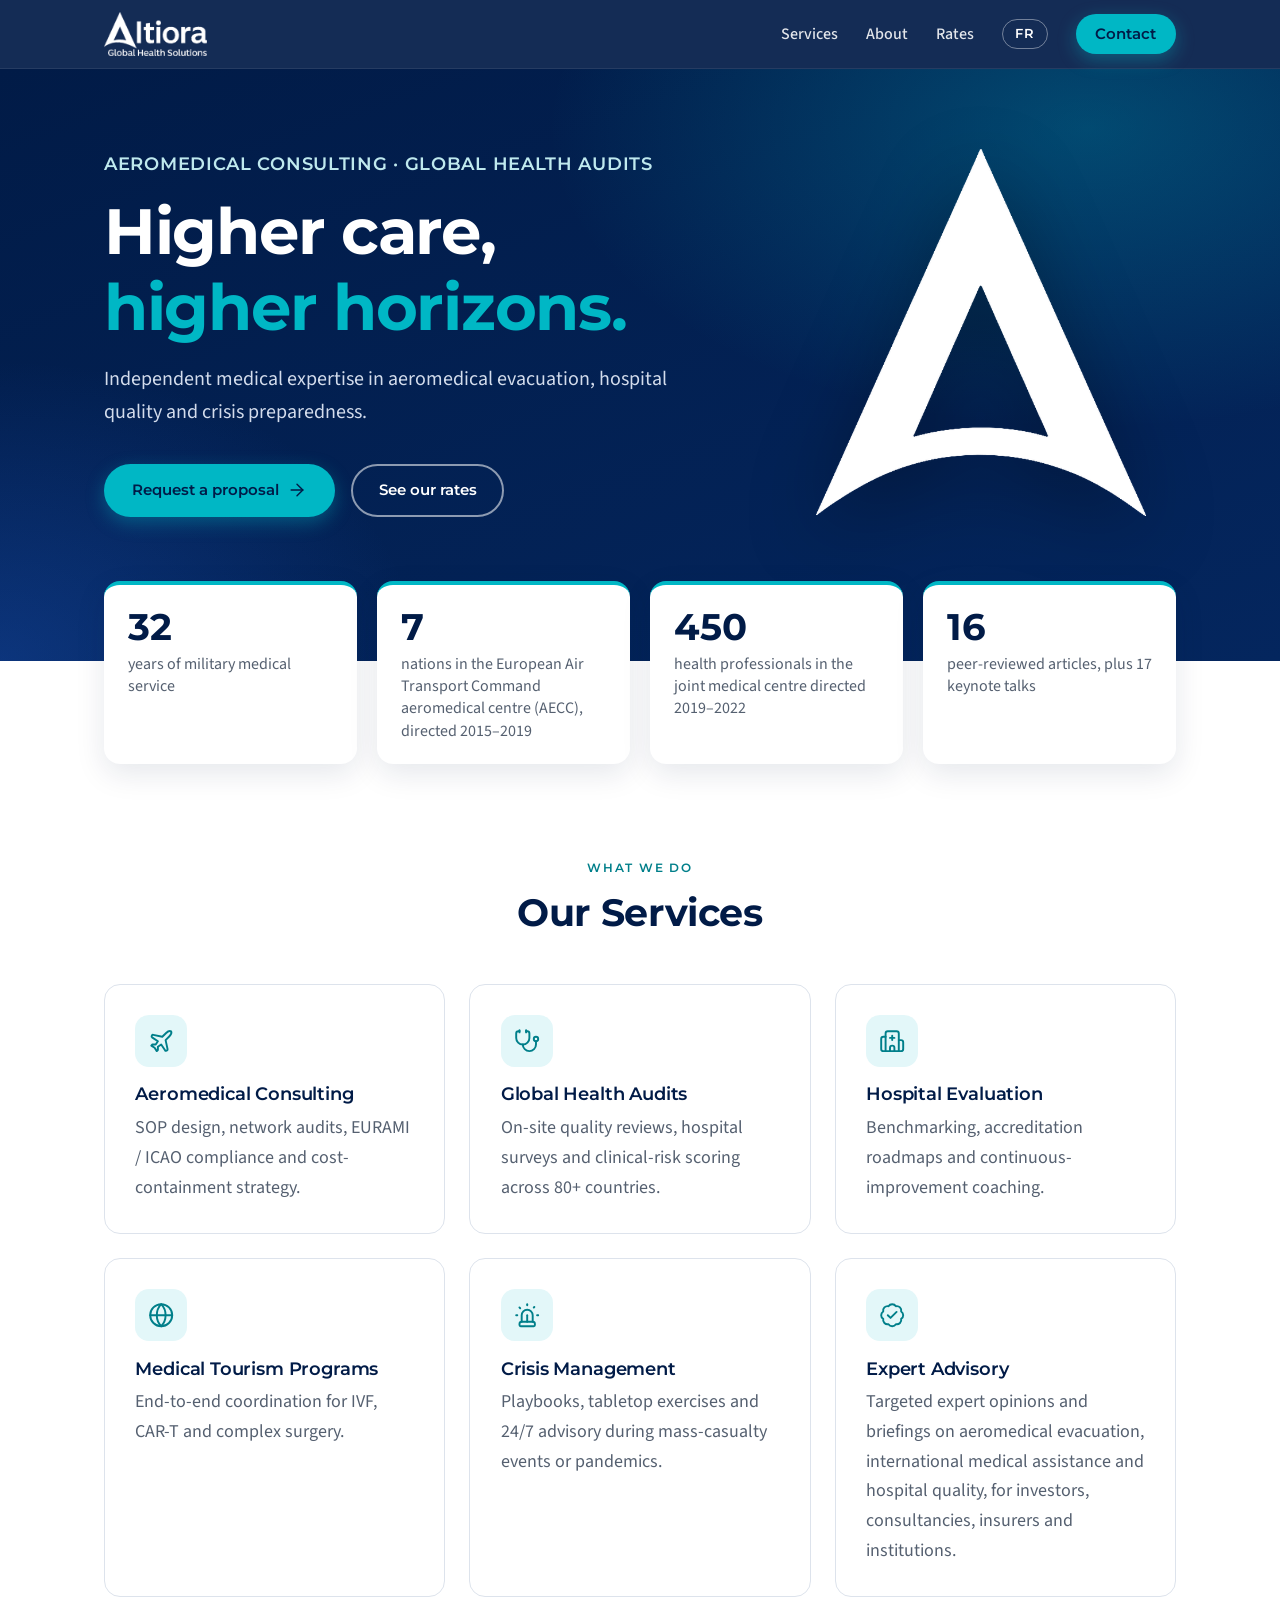
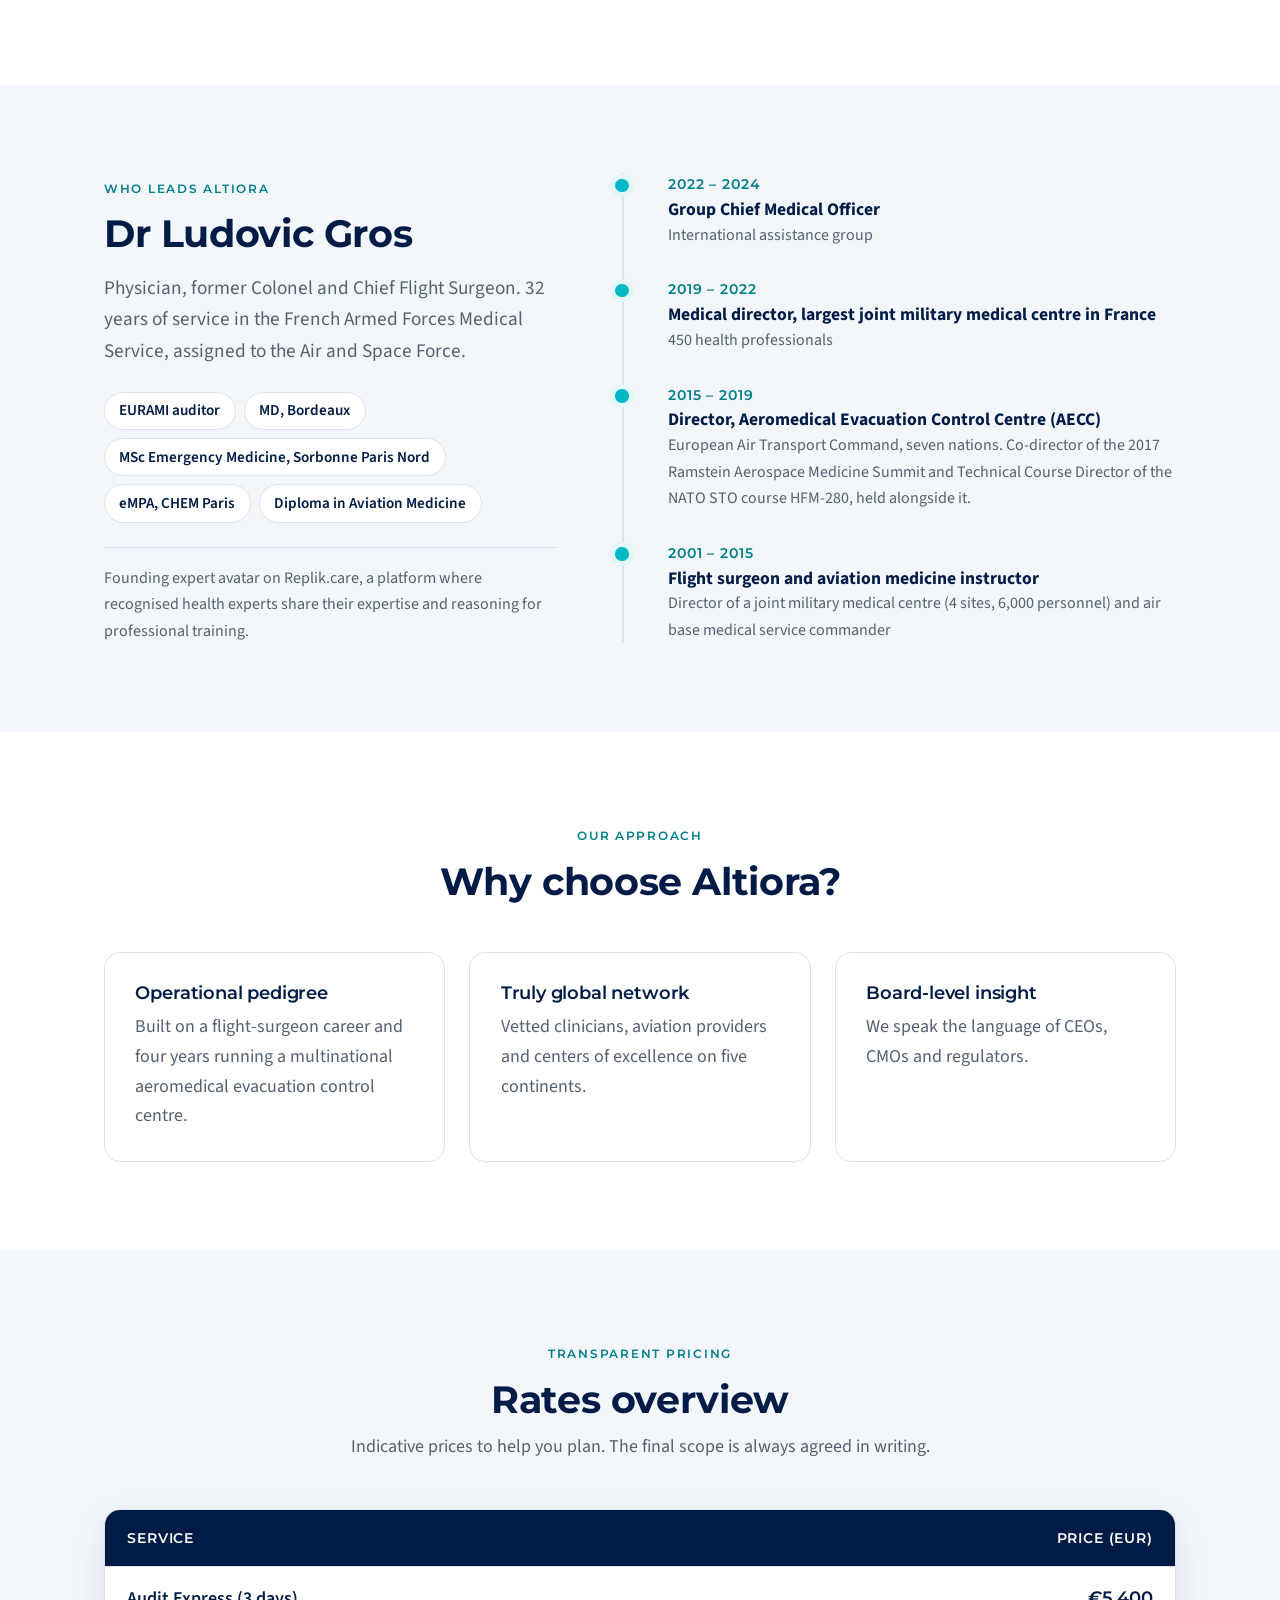
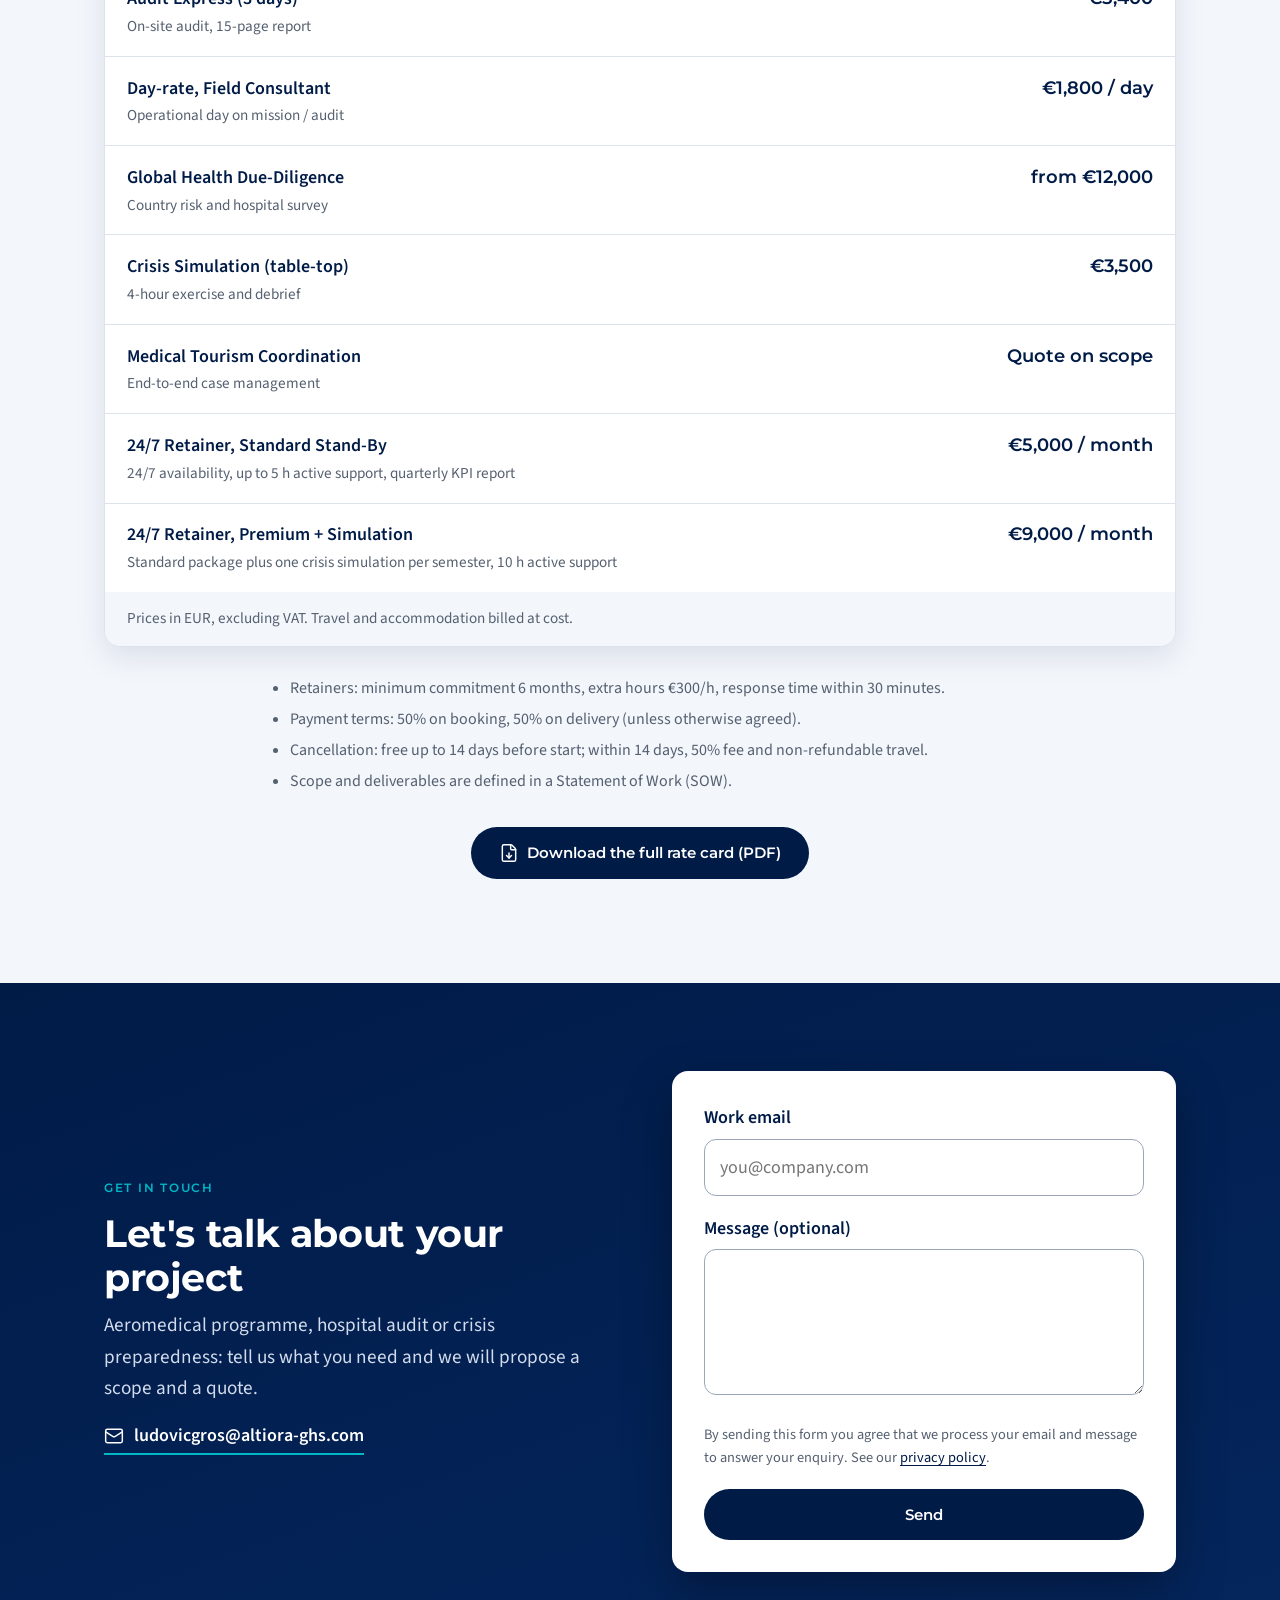
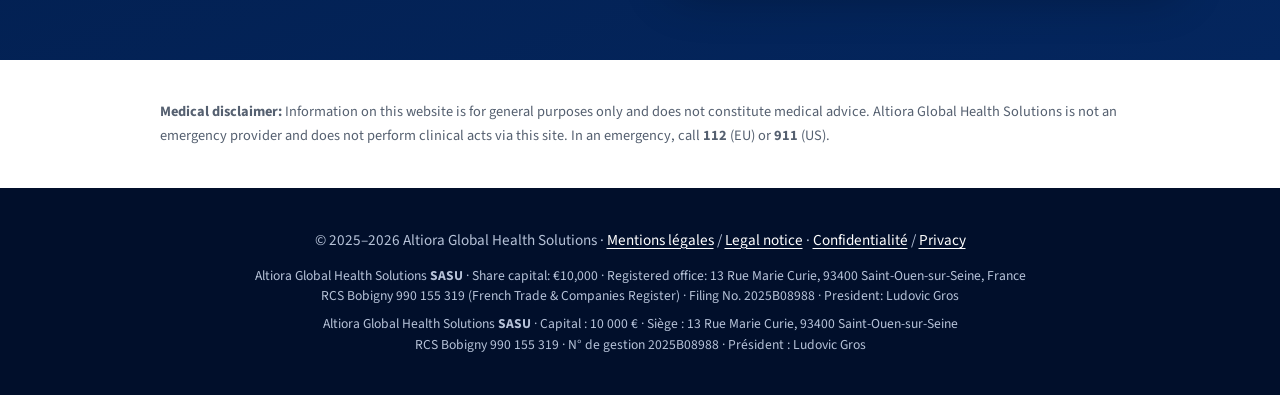
==== commit 98229c00: "Parcours NATO : Technical Course Director HFM-280 (lettre STO du 14/09/2016) Co-Authored-By: Claude " ====
--- a/index.html
+++ b/index.html
@@ -196,7 +196,7 @@
     <ol class="timeline">
       <li><time>2022 – 2024</time><strong>Group Chief Medical Officer</strong><span>International assistance group</span></li>
       <li><time>2019 – 2022</time><strong>Medical director, largest joint military medical centre in France</strong><span>450 health professionals</span></li>
-      <li><time>2015 – 2019</time><strong>Director, Aeromedical Evacuation Control Centre (AECC)</strong><span>European Air Transport Command, seven nations. Co-director of the 2017 Ramstein Aerospace Medicine Summit, held with a NATO STO technical course.</span></li>
+      <li><time>2015 – 2019</time><strong>Director, Aeromedical Evacuation Control Centre (AECC)</strong><span>European Air Transport Command, seven nations. Co-director of the 2017 Ramstein Aerospace Medicine Summit and Technical Course Director of the NATO STO course HFM-280, held alongside it.</span></li>
       <li><time>2001 – 2015</time><strong>Flight surgeon and aviation medicine instructor</strong><span>Director of a joint military medical centre (4 sites, 6,000 personnel) and air base medical service commander</span></li>
     </ol>
   </div>
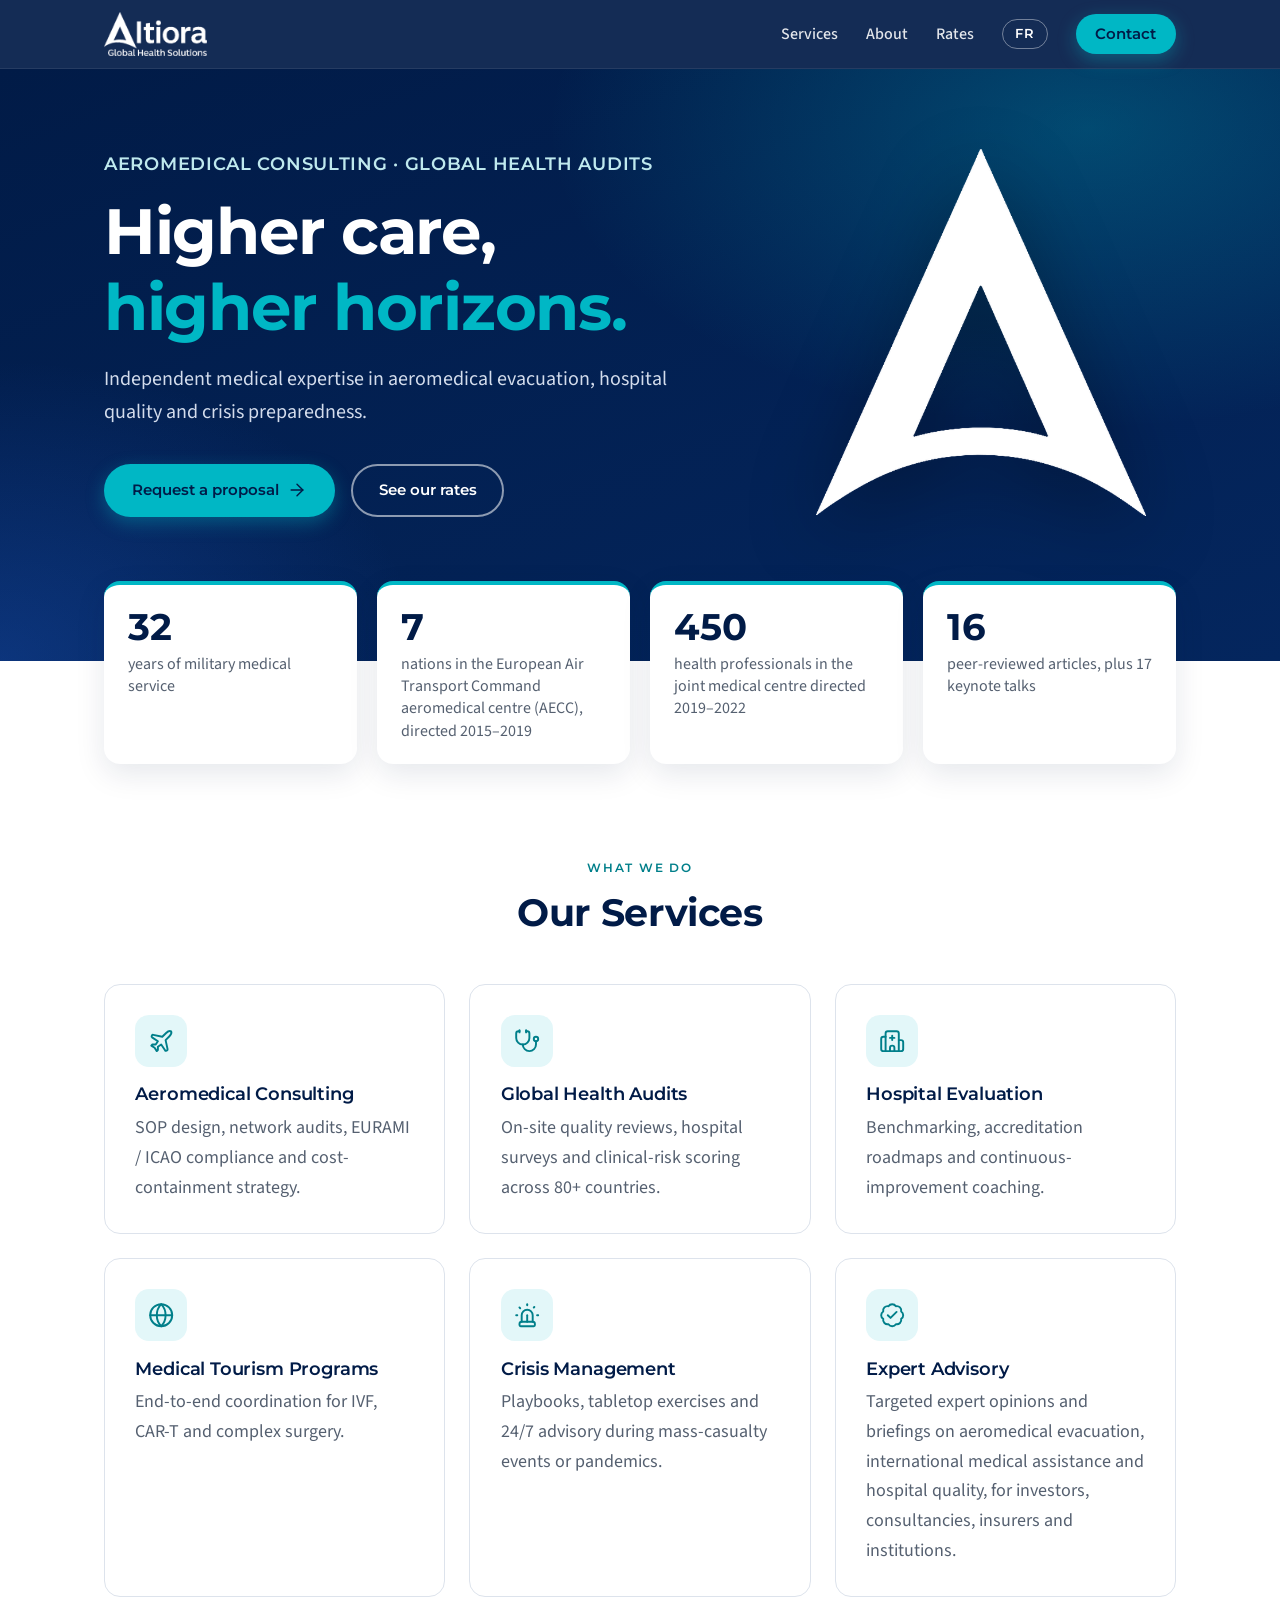
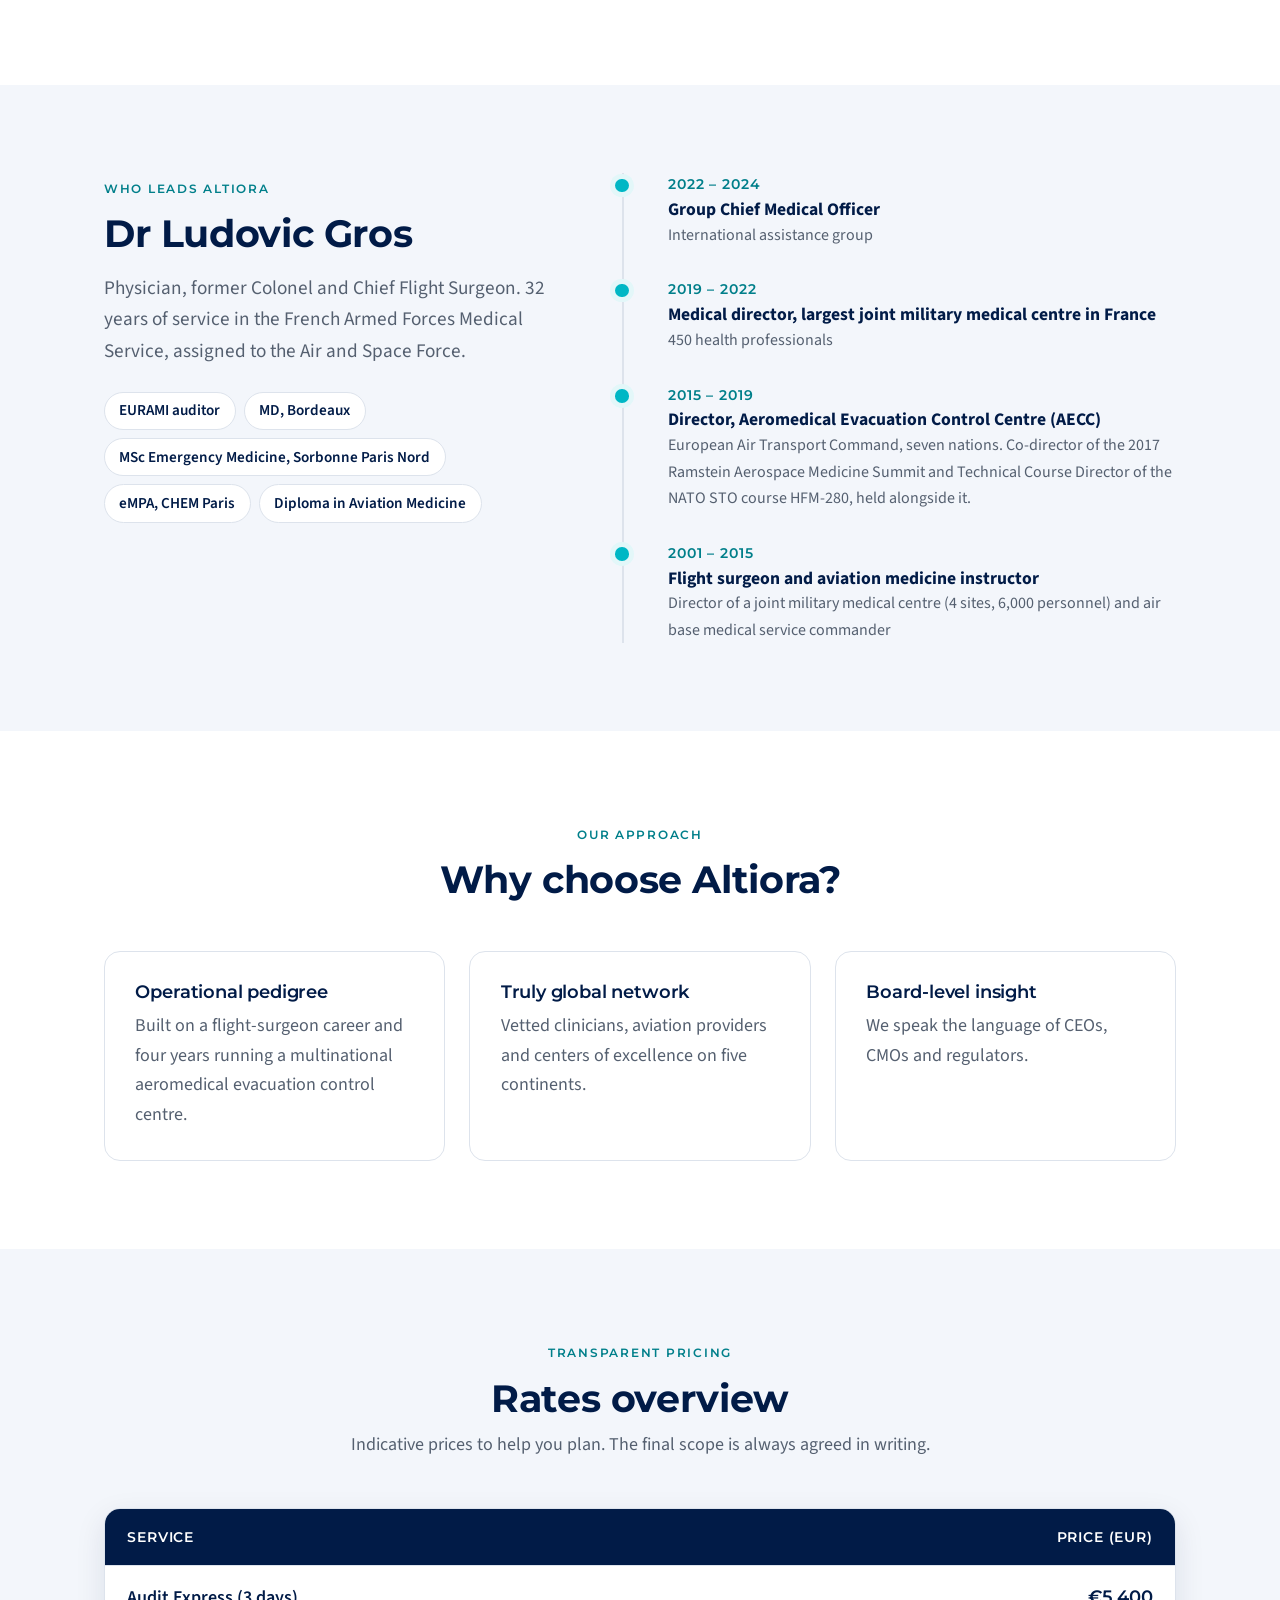
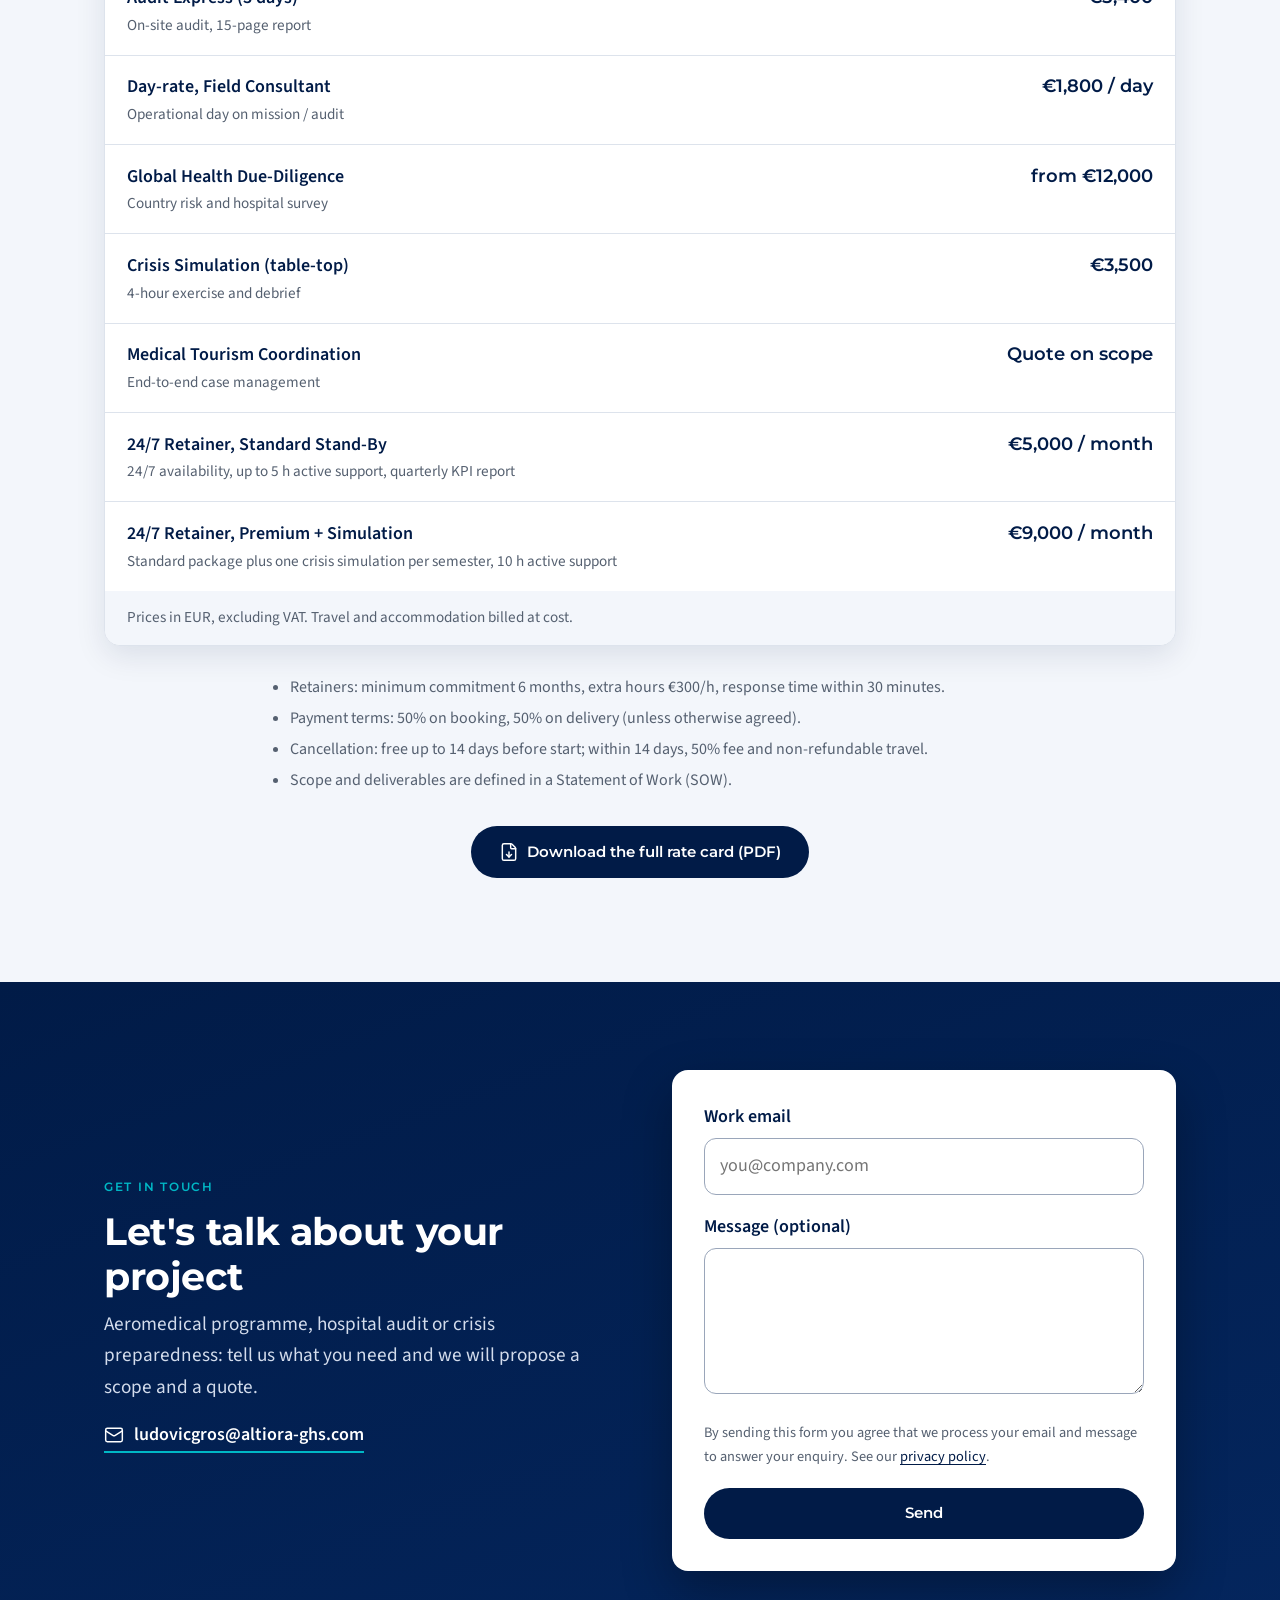
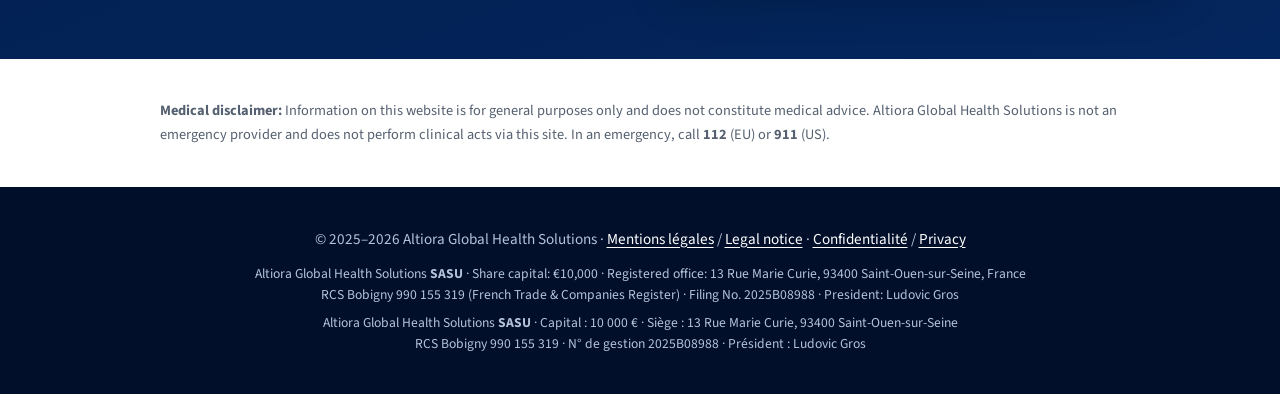
==== commit 982cc5ca: "Retrait de la ligne Replik.care en attente de validation écrite (contrat, art. 4 et 11.5) Co-Authore" ====
--- a/index.html
+++ b/index.html
@@ -190,8 +190,6 @@
         <li>eMPA, CHEM Paris</li>
         <li>Diploma in Aviation Medicine</li>
       </ul>
-      <!-- A FAIRE VALIDER PAR ECRIT PAR REPLIK.CARE AVANT PUBLICATION (contrat d'apporteur d'affaires, art. 4 et 11.5) -->
-      <p class="note">Founding expert avatar on Replik.care, a platform where recognised health experts share their expertise and reasoning for professional training.</p>
     </div>
     <ol class="timeline">
       <li><time>2022 – 2024</time><strong>Group Chief Medical Officer</strong><span>International assistance group</span></li>
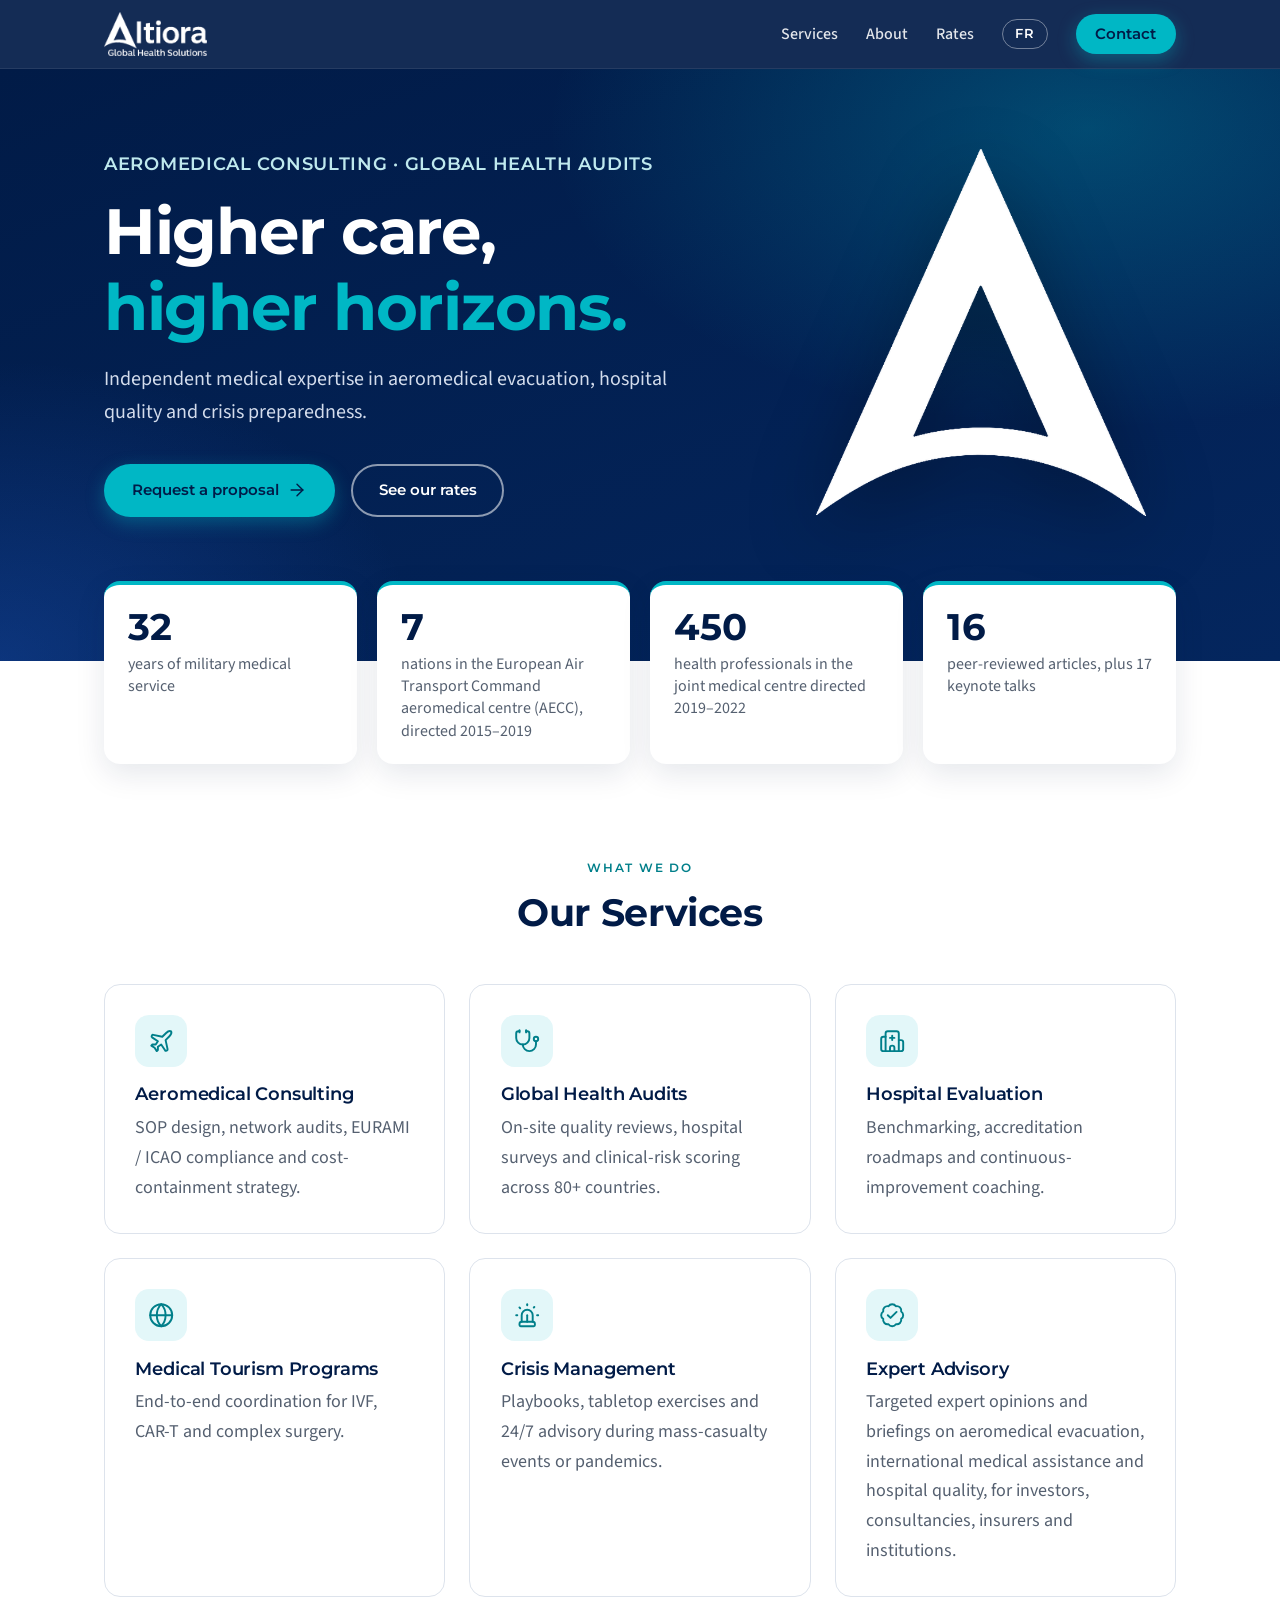
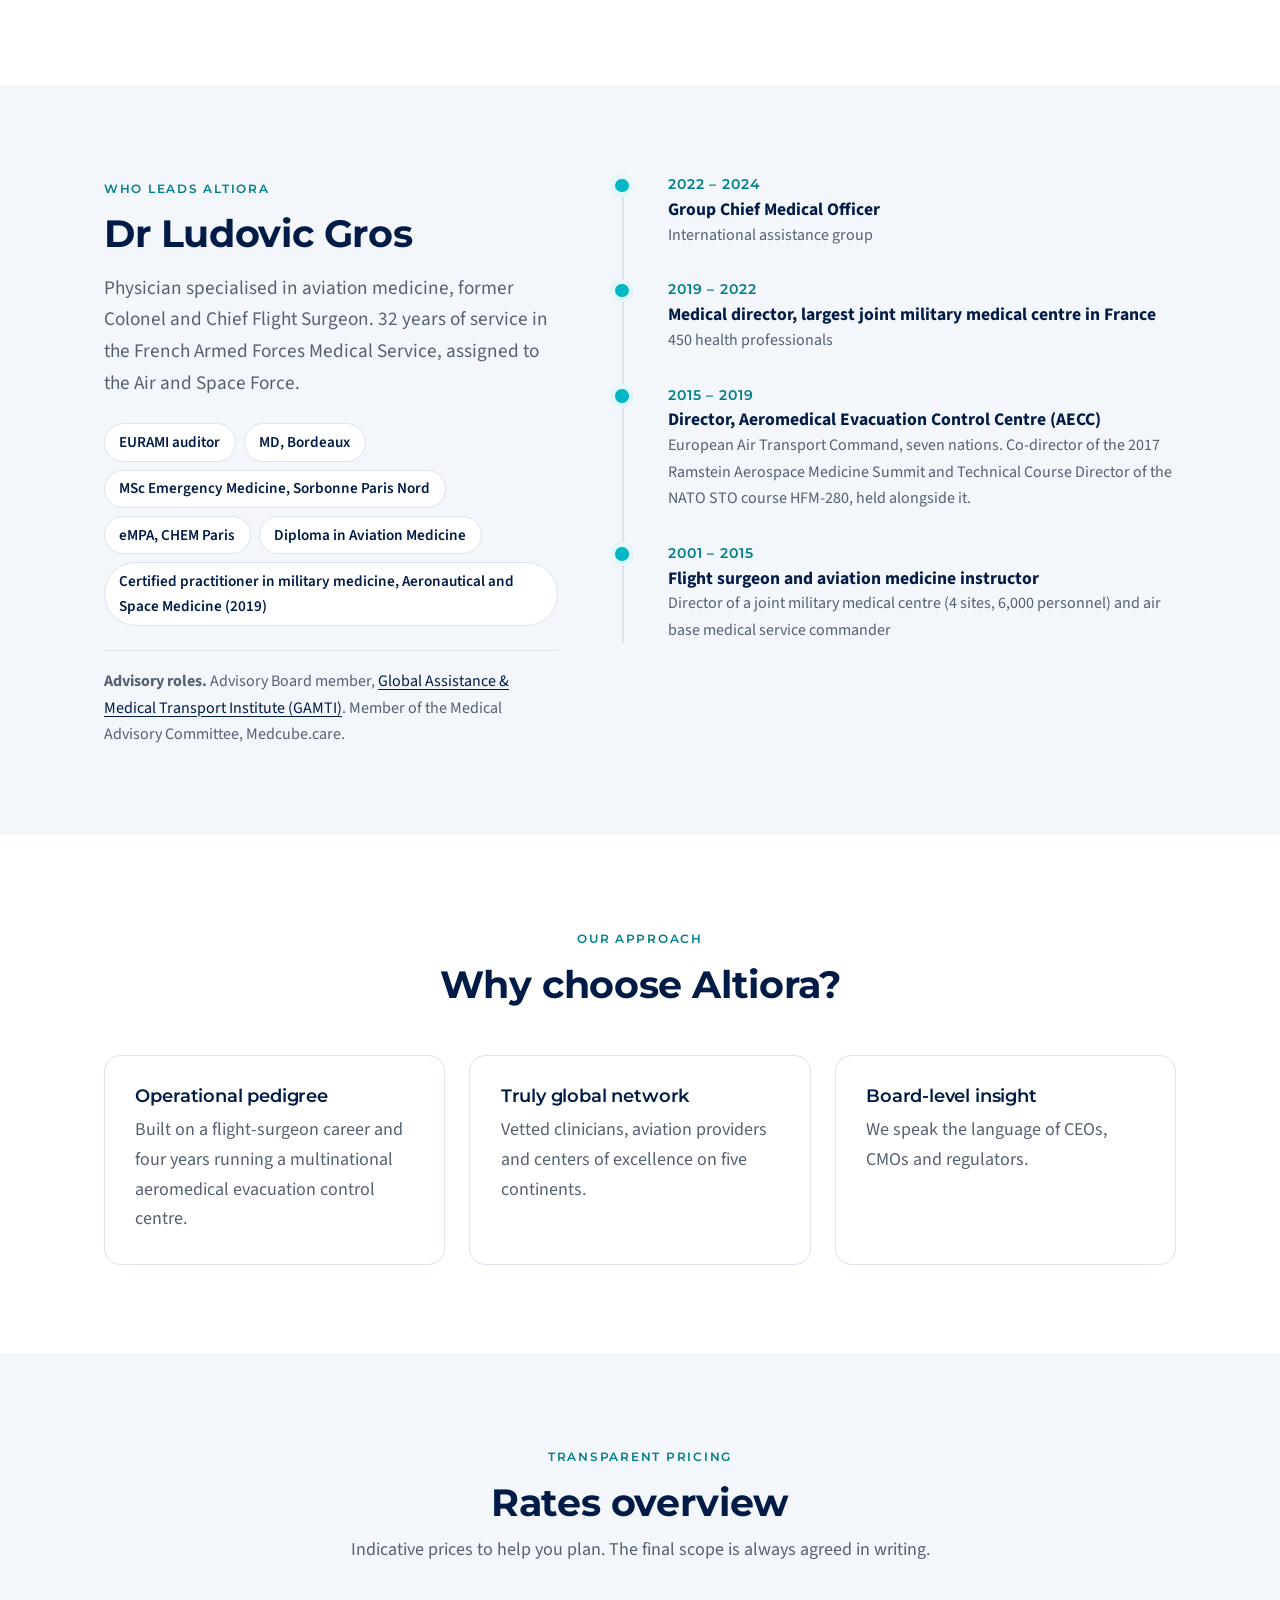
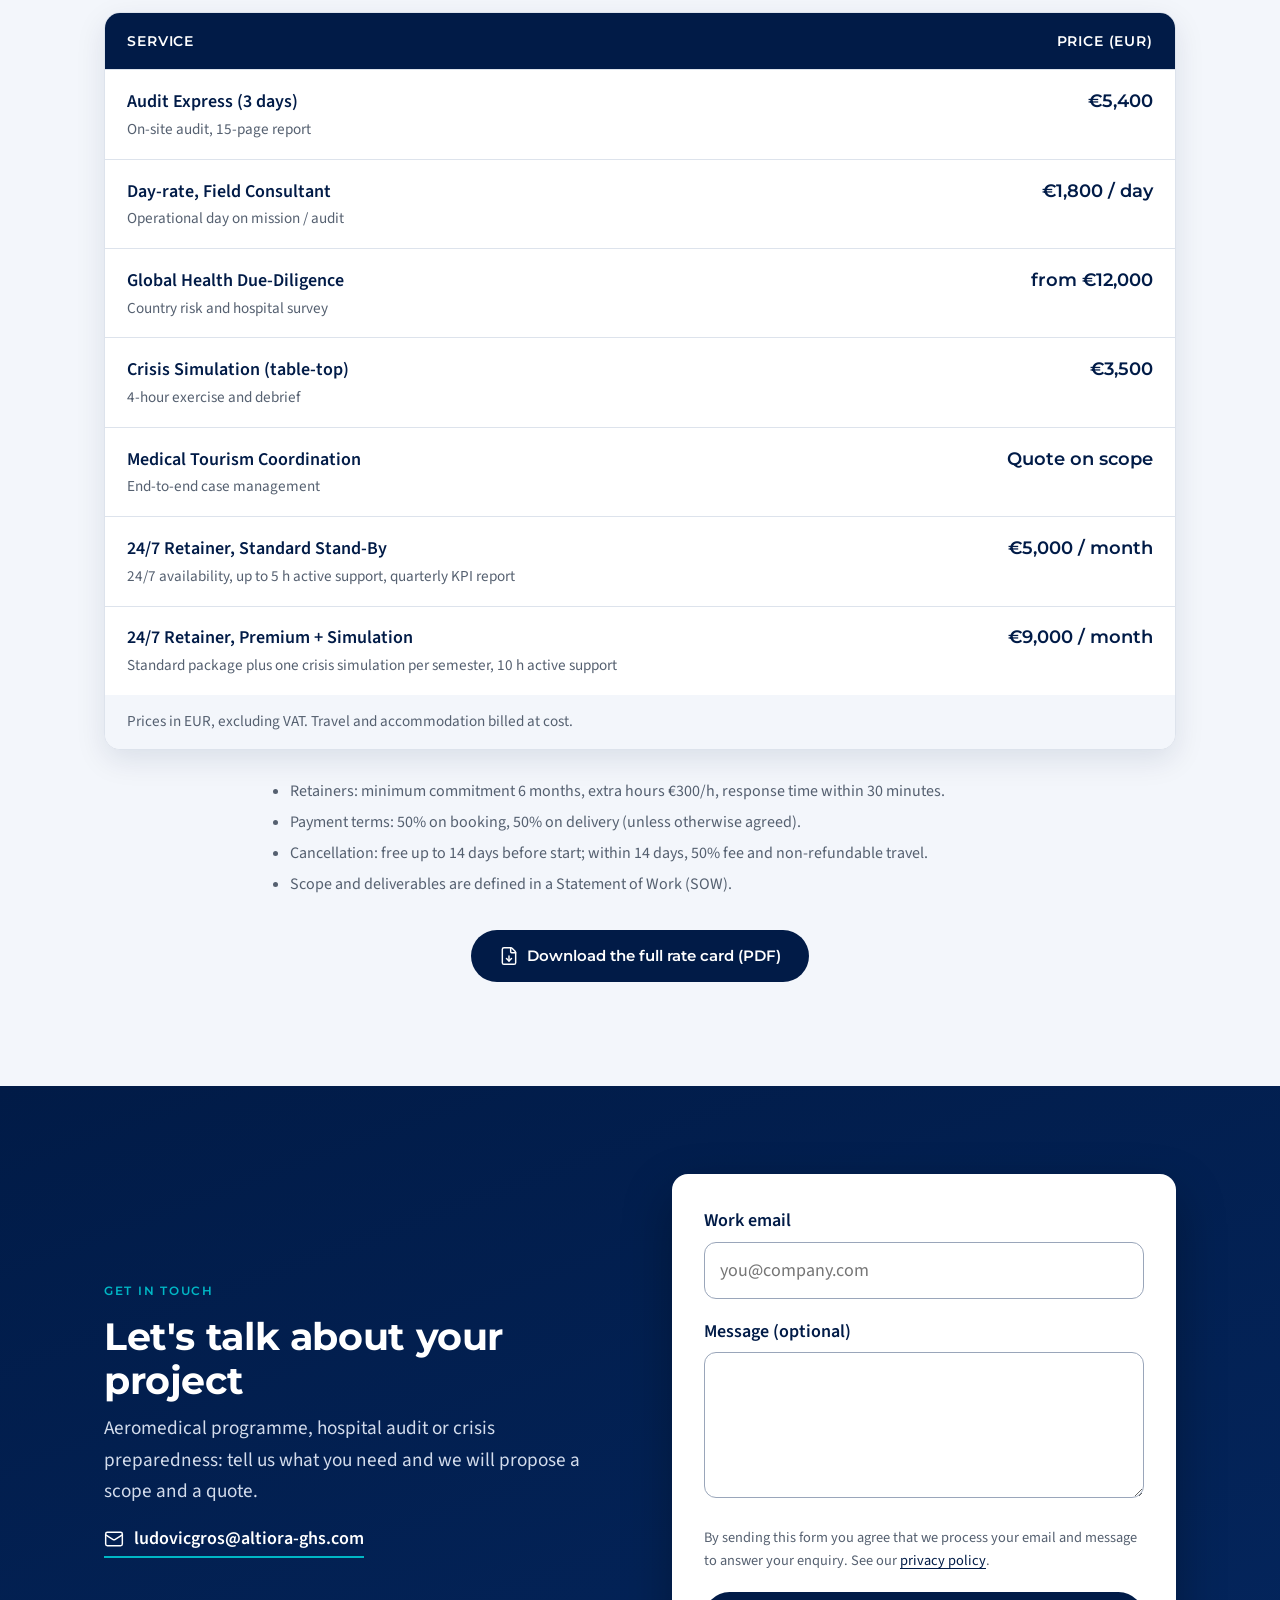
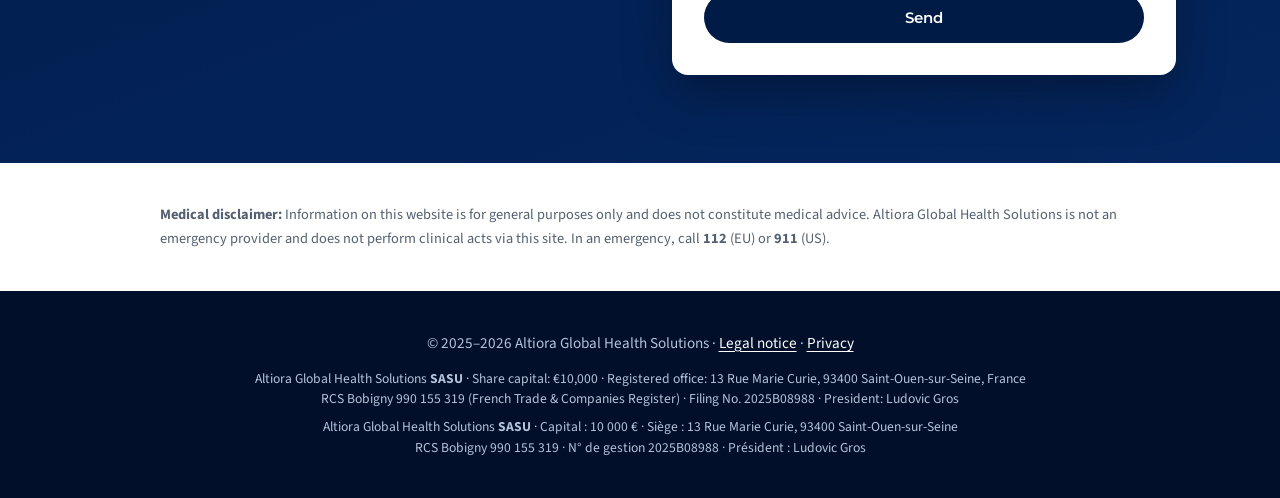
==== commit ae64ca83: "Profil : qualification aéronautique 2013/2019, rôles consultatifs, pied de page par langue Co-Author" ====
--- a/index.html
+++ b/index.html
@@ -182,14 +182,16 @@
     <div>
       <span class="eyebrow">Who leads Altiora</span>
       <h2>Dr Ludovic Gros</h2>
-      <p class="lead">Physician, former Colonel and Chief Flight Surgeon. 32 years of service in the French Armed Forces Medical Service, assigned to the Air and Space Force.</p>
+      <p class="lead">Physician specialised in aviation medicine, former Colonel and Chief Flight Surgeon. 32 years of service in the French Armed Forces Medical Service, assigned to the Air and Space Force.</p>
       <ul class="chips" aria-label="Qualifications">
         <li>EURAMI auditor</li>
         <li>MD, Bordeaux</li>
         <li>MSc Emergency Medicine, Sorbonne Paris Nord</li>
         <li>eMPA, CHEM Paris</li>
         <li>Diploma in Aviation Medicine</li>
+        <li>Certified practitioner in military medicine, Aeronautical and Space Medicine (2019)</li>
       </ul>
+      <p class="note"><strong>Advisory roles.</strong> Advisory Board member, <a href="https://gamti.org/about/" rel="noopener">Global Assistance &amp; Medical Transport Institute (GAMTI)</a>. Member of the Medical Advisory Committee, Medcube.care.</p>
     </div>
     <ol class="timeline">
       <li><time>2022 – 2024</time><strong>Group Chief Medical Officer</strong><span>International assistance group</span></li>
@@ -314,9 +316,7 @@
   <div class="container">
     <p>
       © 2025–2026 Altiora Global Health Solutions ·
-      <a href="/mentions-legales.html">Mentions légales</a> /
       <a href="/legal-notice.html">Legal notice</a> ·
-      <a href="/privacy-policy-fr.html">Confidentialité</a> /
       <a href="/privacy-policy.html">Privacy</a>
     </p>
     <small>Altiora Global Health Solutions <strong>SASU</strong> · Share capital: €10,000 · Registered office: 13 Rue Marie Curie, 93400 Saint-Ouen-sur-Seine, France<br>
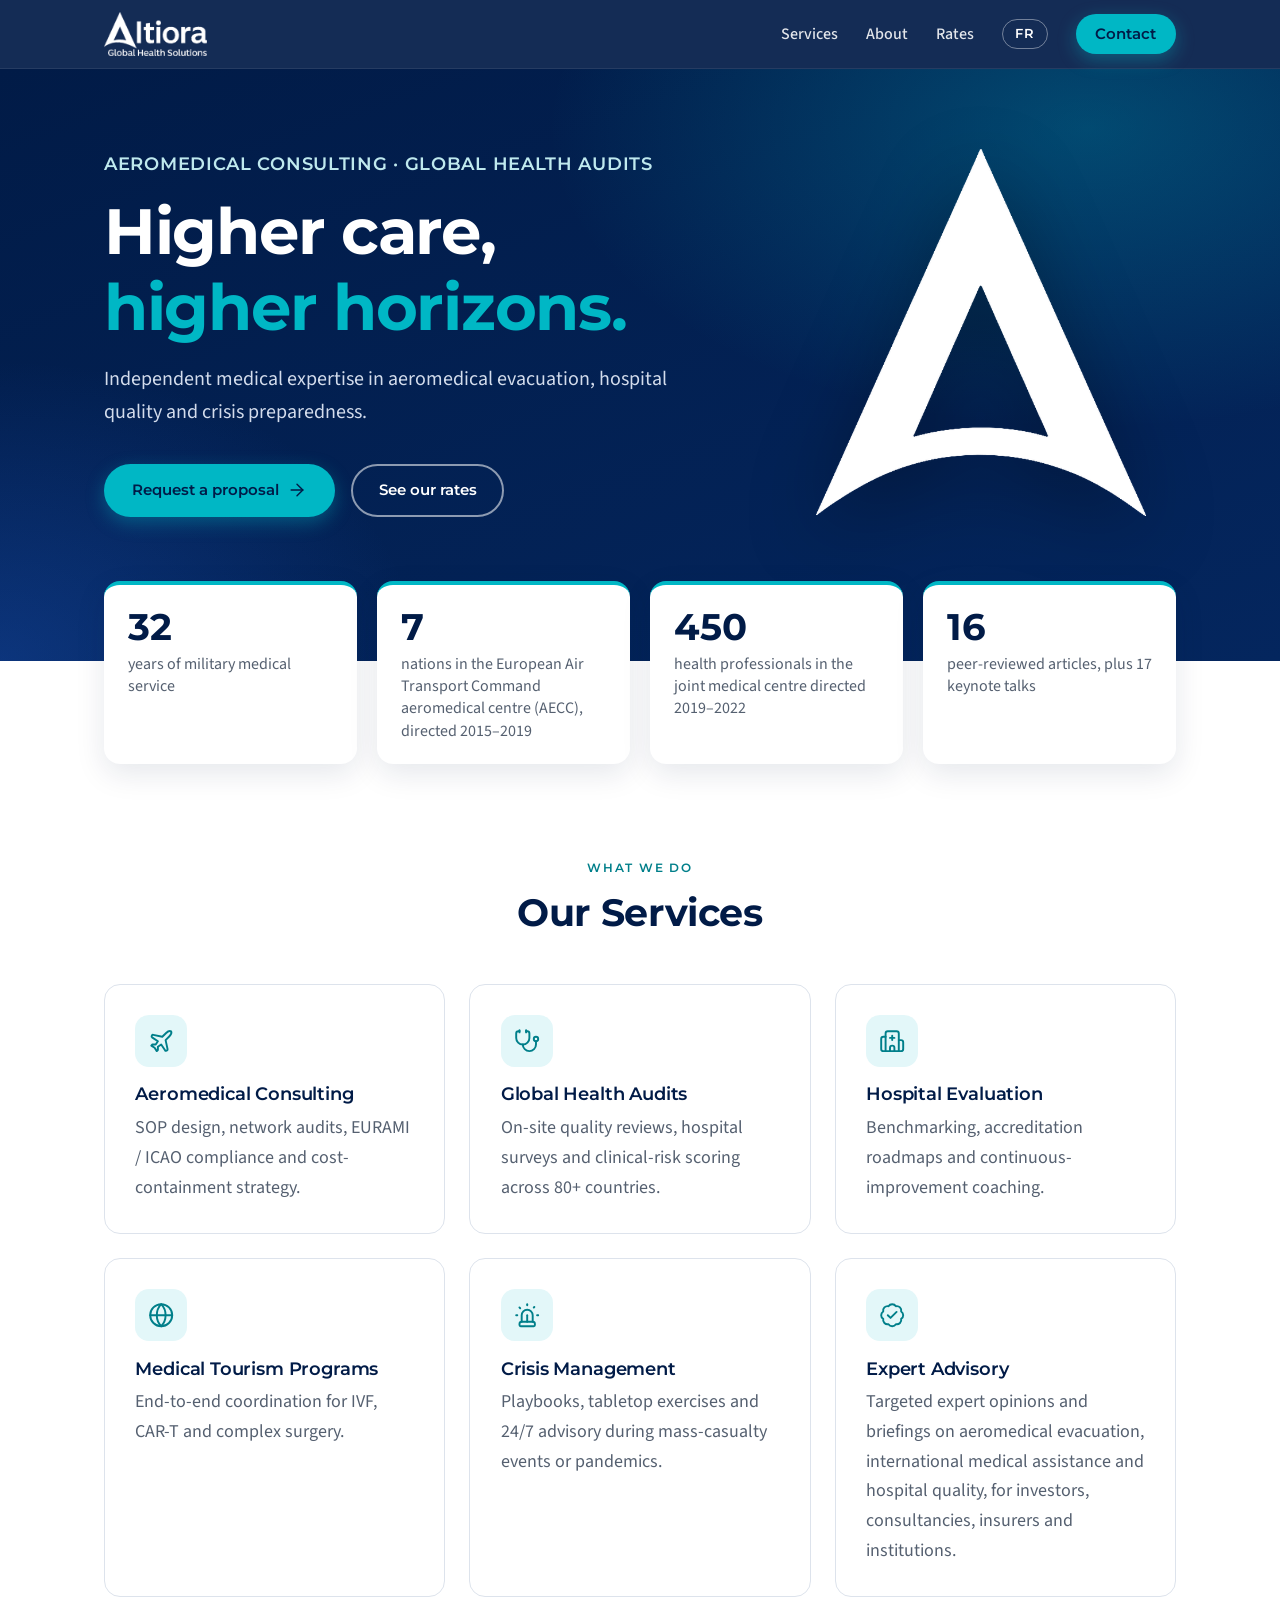
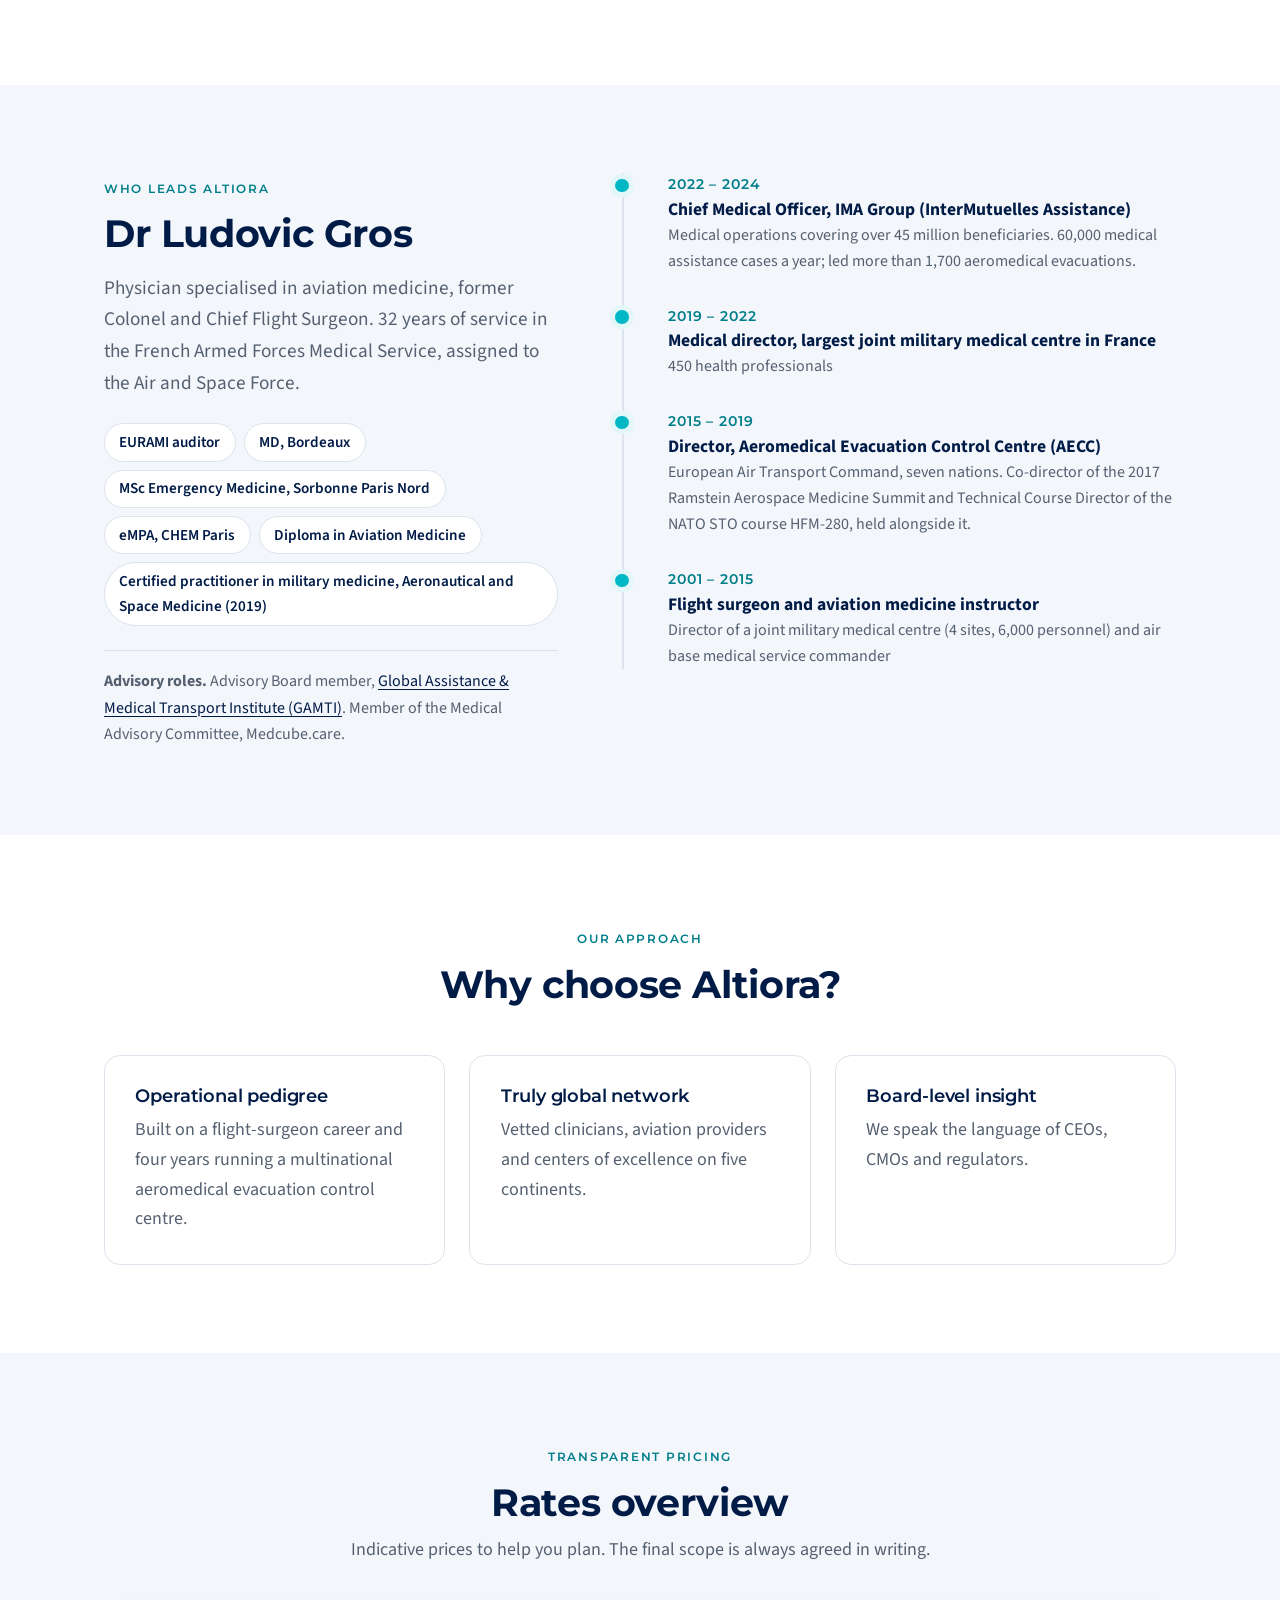
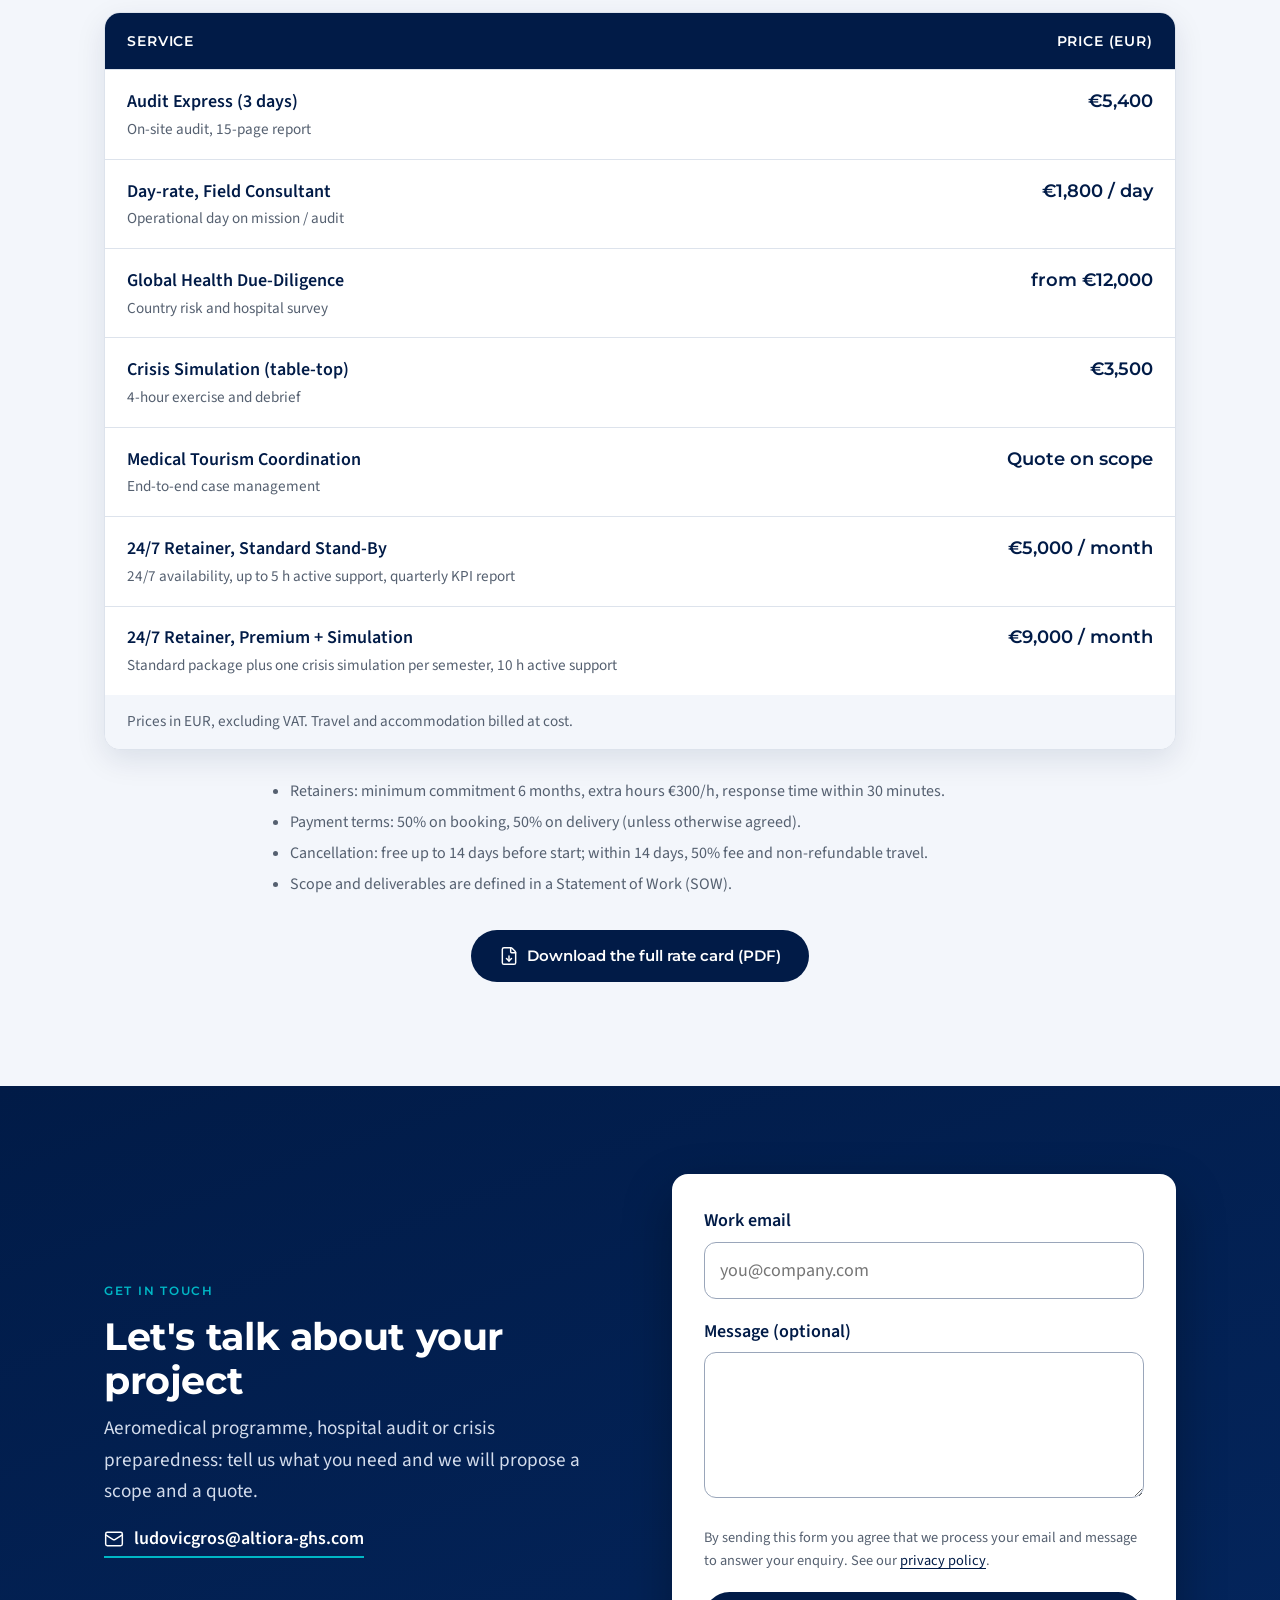
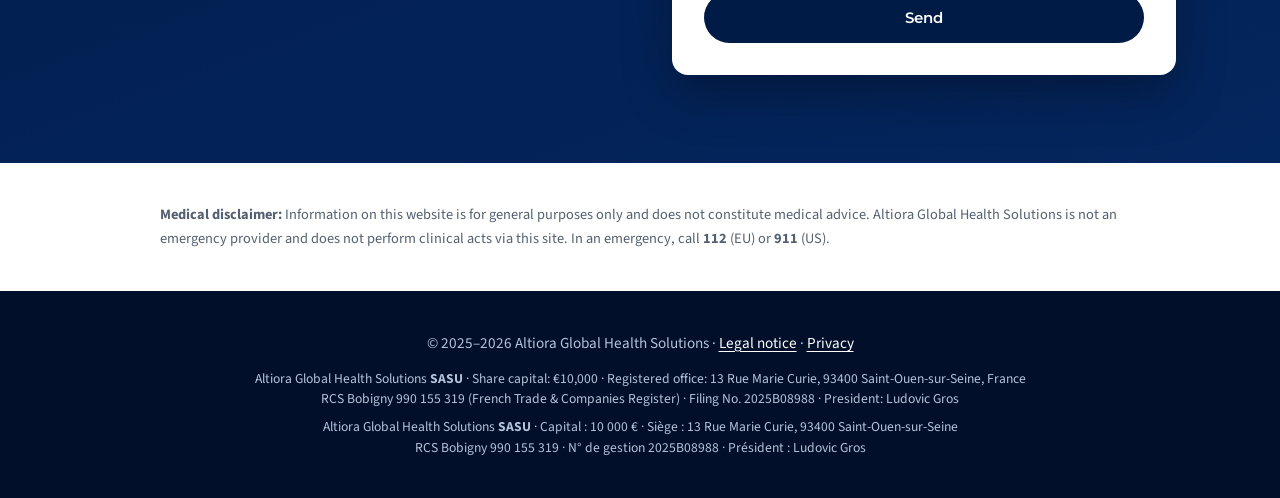
==== commit e482d9d2: "Parcours 2022-2024 : poste CMO du groupe IMA et chiffres issus du CV Co-Authored-By: Claude Sonnet 5" ====
--- a/index.html
+++ b/index.html
@@ -194,7 +194,7 @@
       <p class="note"><strong>Advisory roles.</strong> Advisory Board member, <a href="https://gamti.org/about/" rel="noopener">Global Assistance &amp; Medical Transport Institute (GAMTI)</a>. Member of the Medical Advisory Committee, Medcube.care.</p>
     </div>
     <ol class="timeline">
-      <li><time>2022 – 2024</time><strong>Group Chief Medical Officer</strong><span>International assistance group</span></li>
+      <li><time>2022 – 2024</time><strong>Chief Medical Officer, IMA Group (InterMutuelles Assistance)</strong><span>Medical operations covering over 45 million beneficiaries. 60,000 medical assistance cases a year; led more than 1,700 aeromedical evacuations.</span></li>
       <li><time>2019 – 2022</time><strong>Medical director, largest joint military medical centre in France</strong><span>450 health professionals</span></li>
       <li><time>2015 – 2019</time><strong>Director, Aeromedical Evacuation Control Centre (AECC)</strong><span>European Air Transport Command, seven nations. Co-director of the 2017 Ramstein Aerospace Medicine Summit and Technical Course Director of the NATO STO course HFM-280, held alongside it.</span></li>
       <li><time>2001 – 2015</time><strong>Flight surgeon and aviation medicine instructor</strong><span>Director of a joint military medical centre (4 sites, 6,000 personnel) and air base medical service commander</span></li>
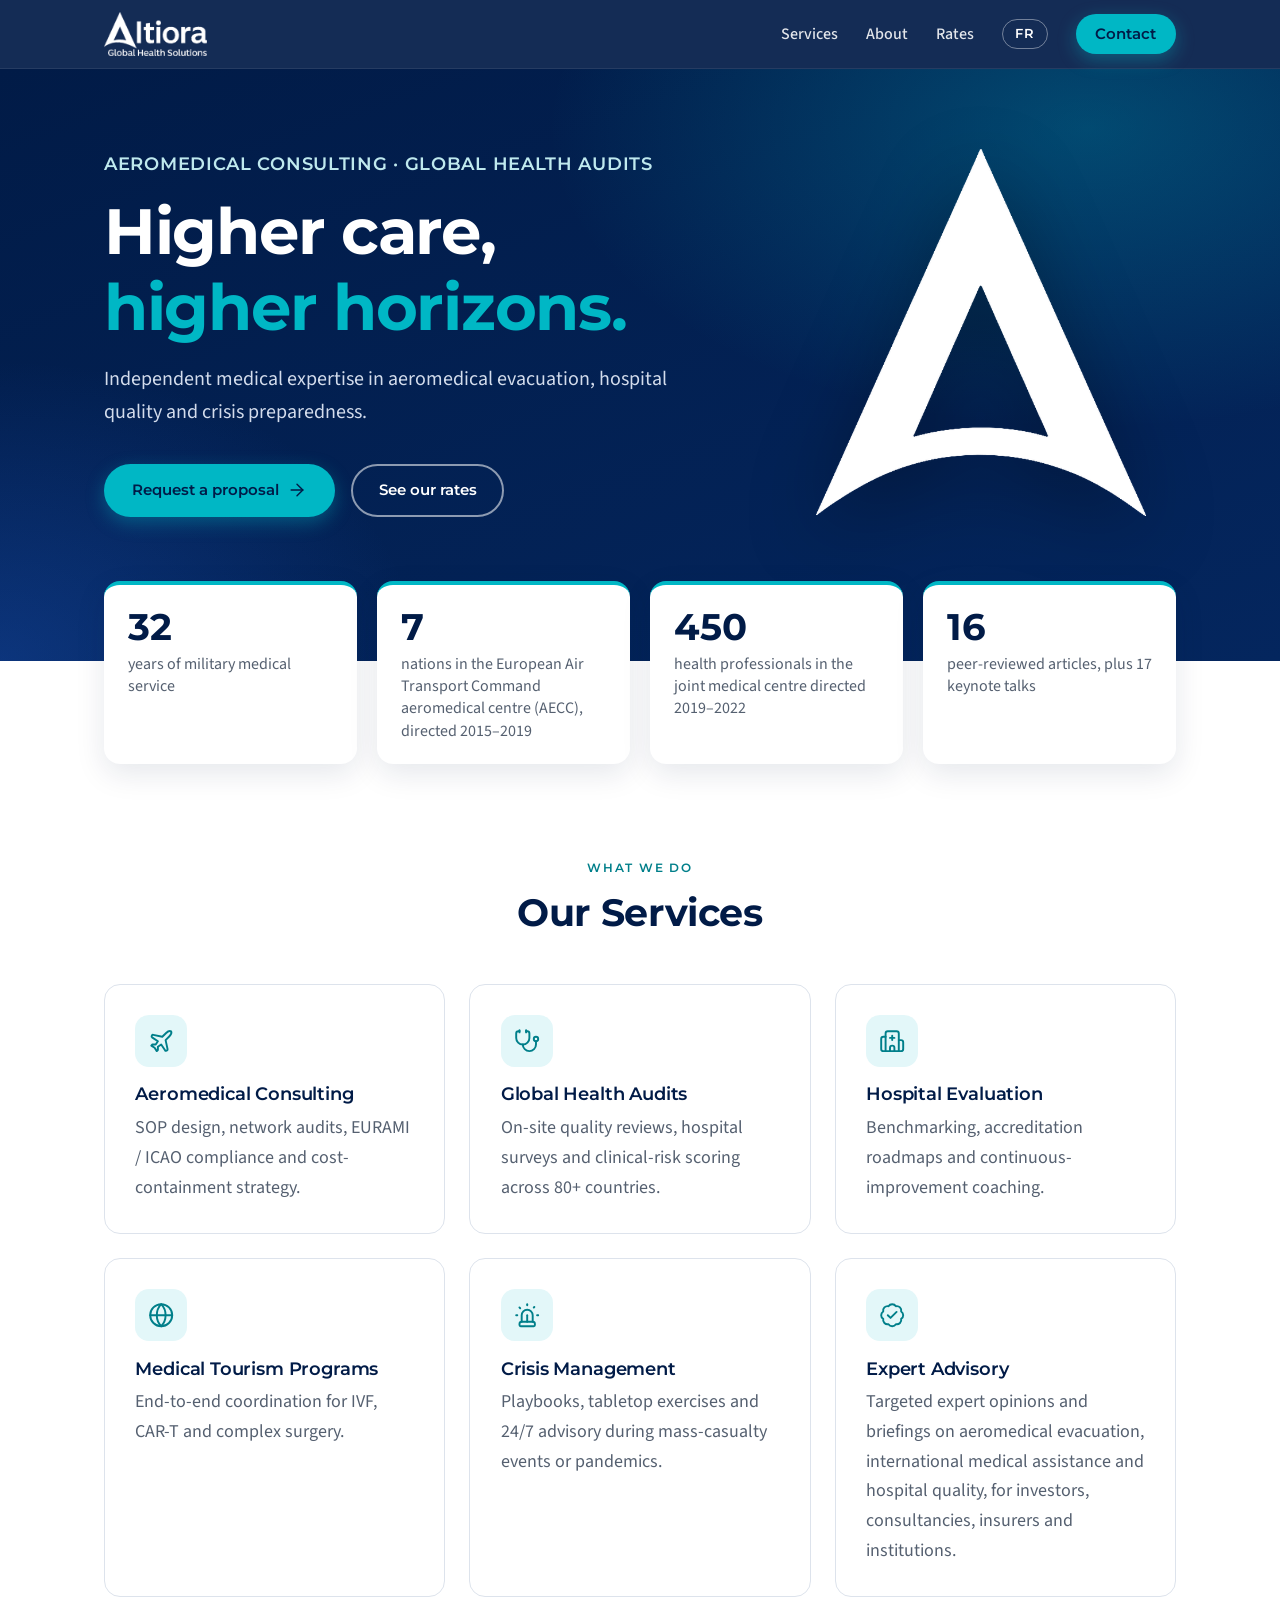
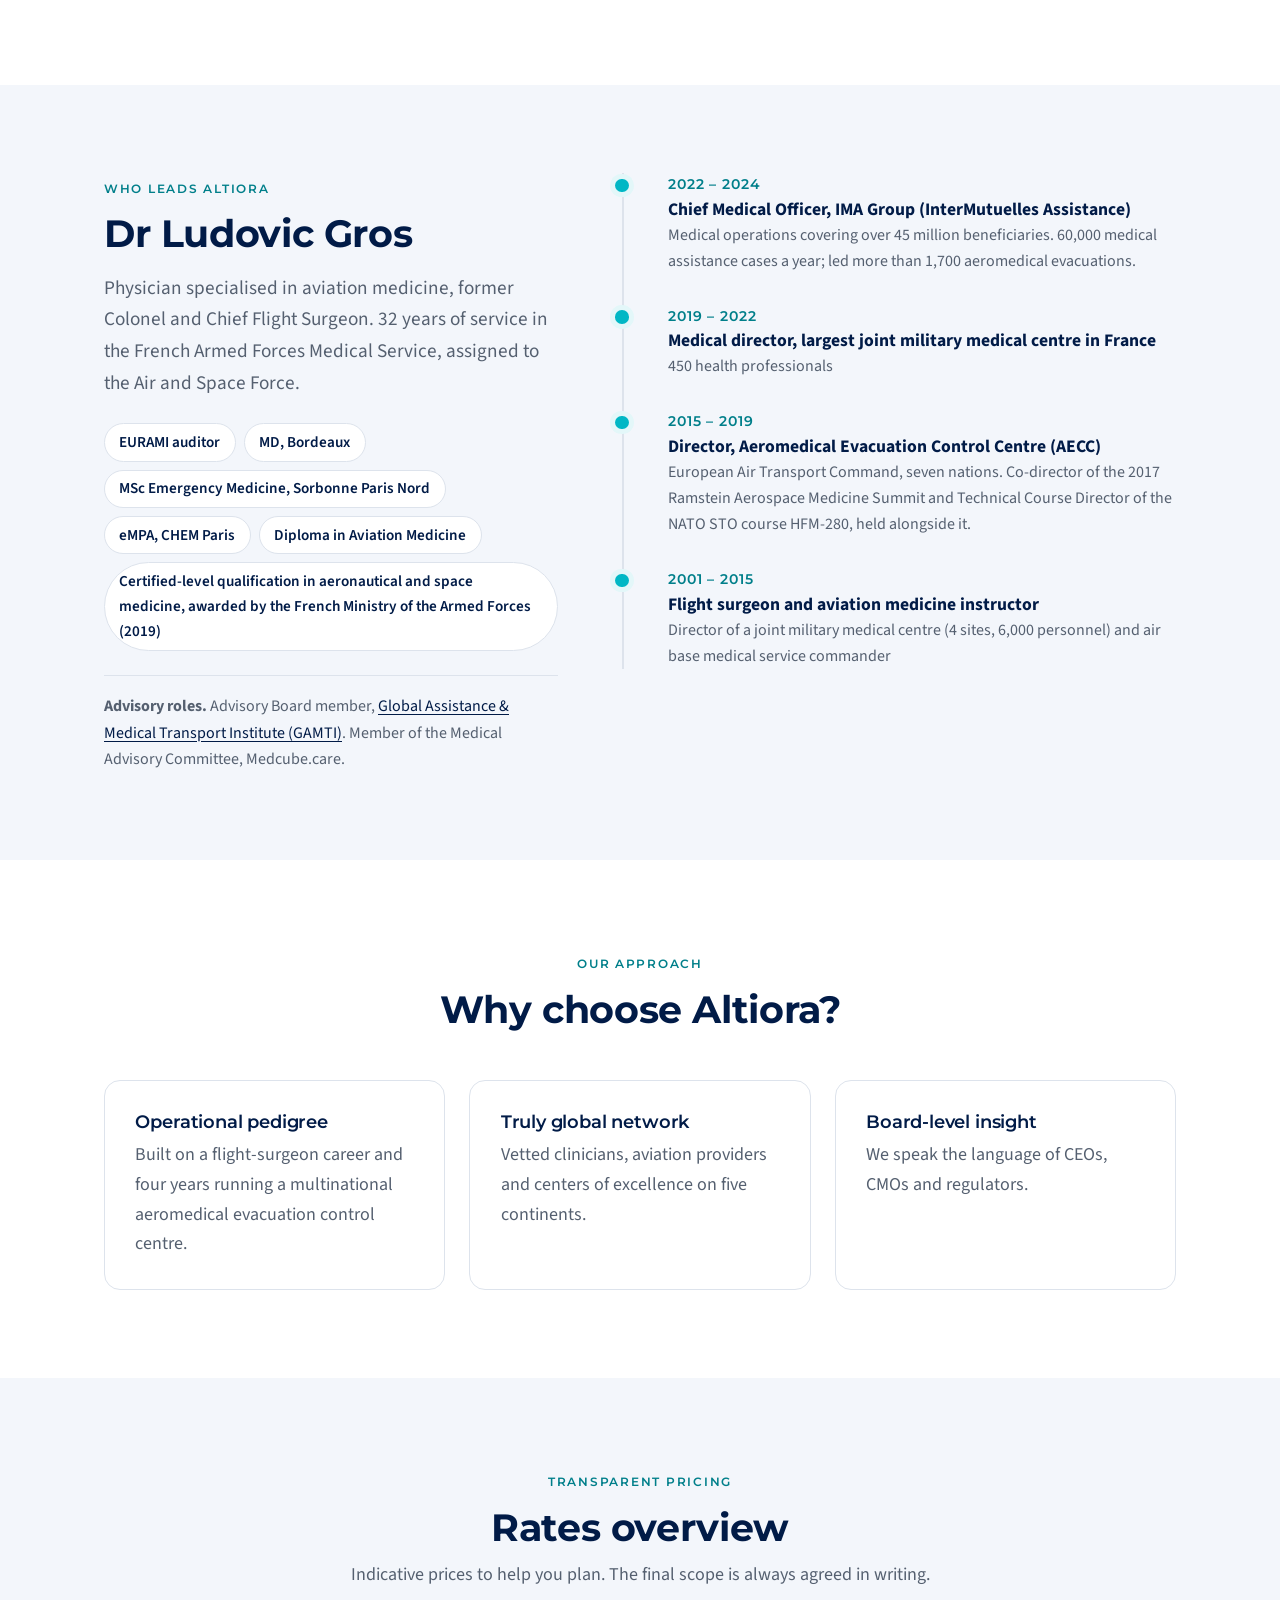
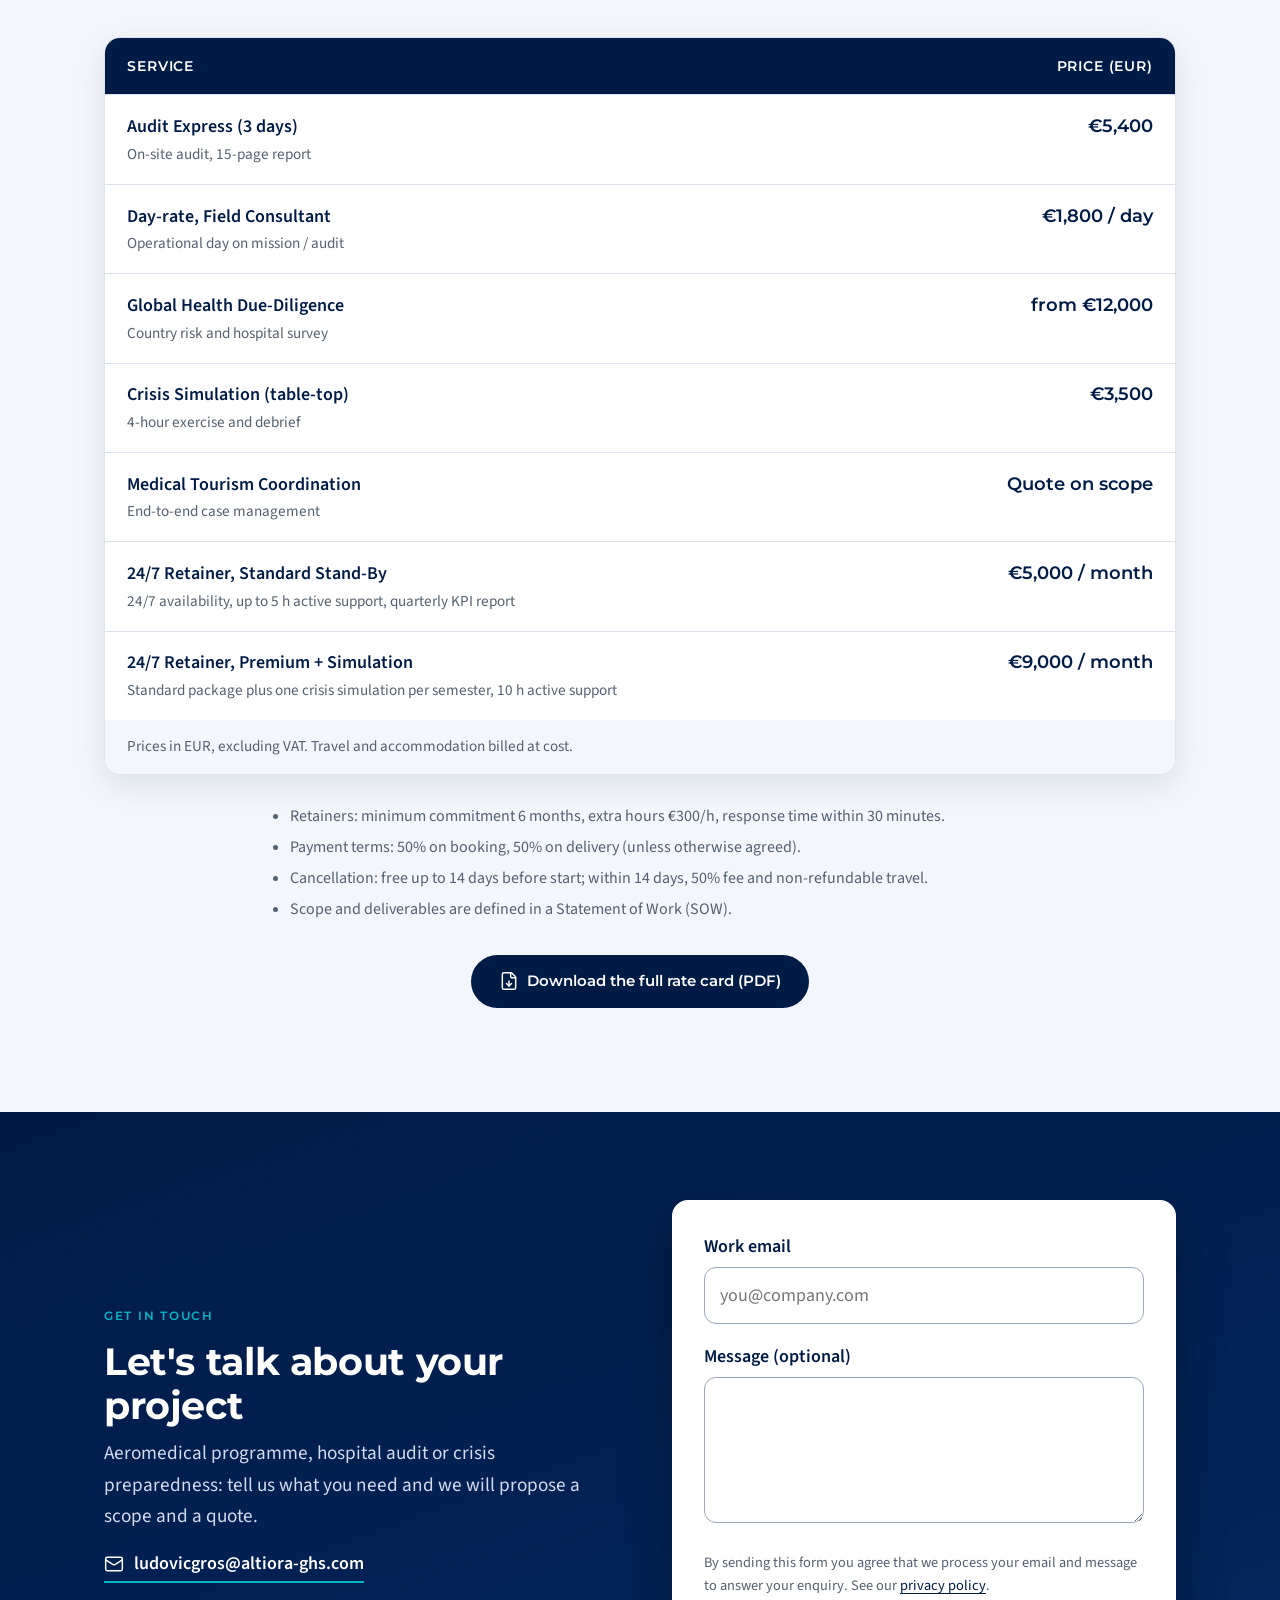
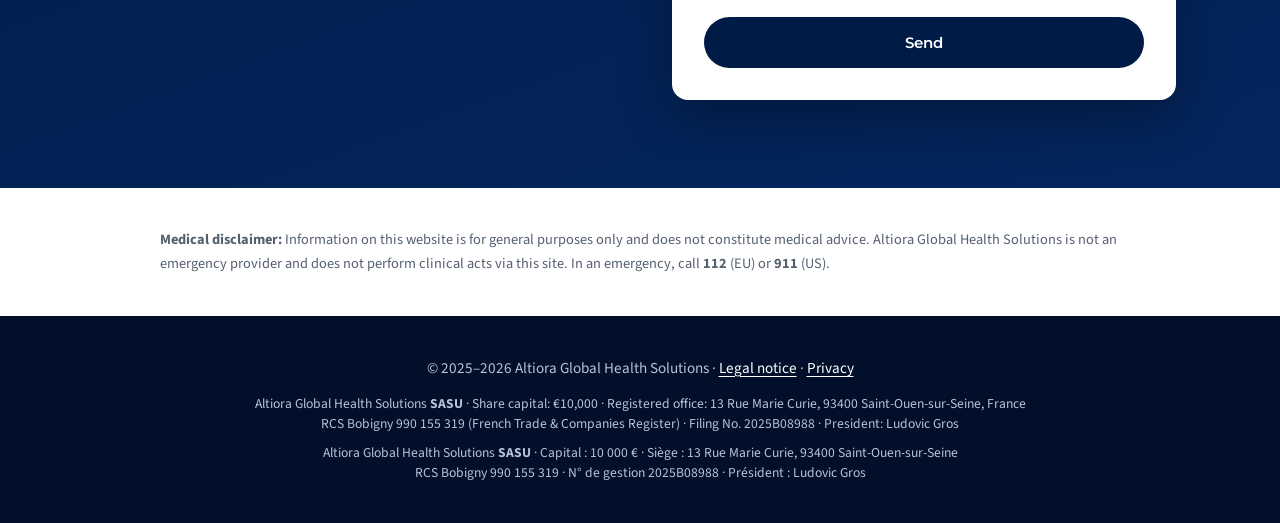
==== commit 4c3acacf: "Qualification aéronautique : formulation alignée sur les décisions officielles de 2013 et 2019 Co-Au" ====
--- a/index.html
+++ b/index.html
@@ -189,7 +189,7 @@
         <li>MSc Emergency Medicine, Sorbonne Paris Nord</li>
         <li>eMPA, CHEM Paris</li>
         <li>Diploma in Aviation Medicine</li>
-        <li>Certified practitioner in military medicine, Aeronautical and Space Medicine (2019)</li>
+        <li>Certified-level qualification in aeronautical and space medicine, awarded by the French Ministry of the Armed Forces (2019)</li>
       </ul>
       <p class="note"><strong>Advisory roles.</strong> Advisory Board member, <a href="https://gamti.org/about/" rel="noopener">Global Assistance &amp; Medical Transport Institute (GAMTI)</a>. Member of the Medical Advisory Committee, Medcube.care.</p>
     </div>
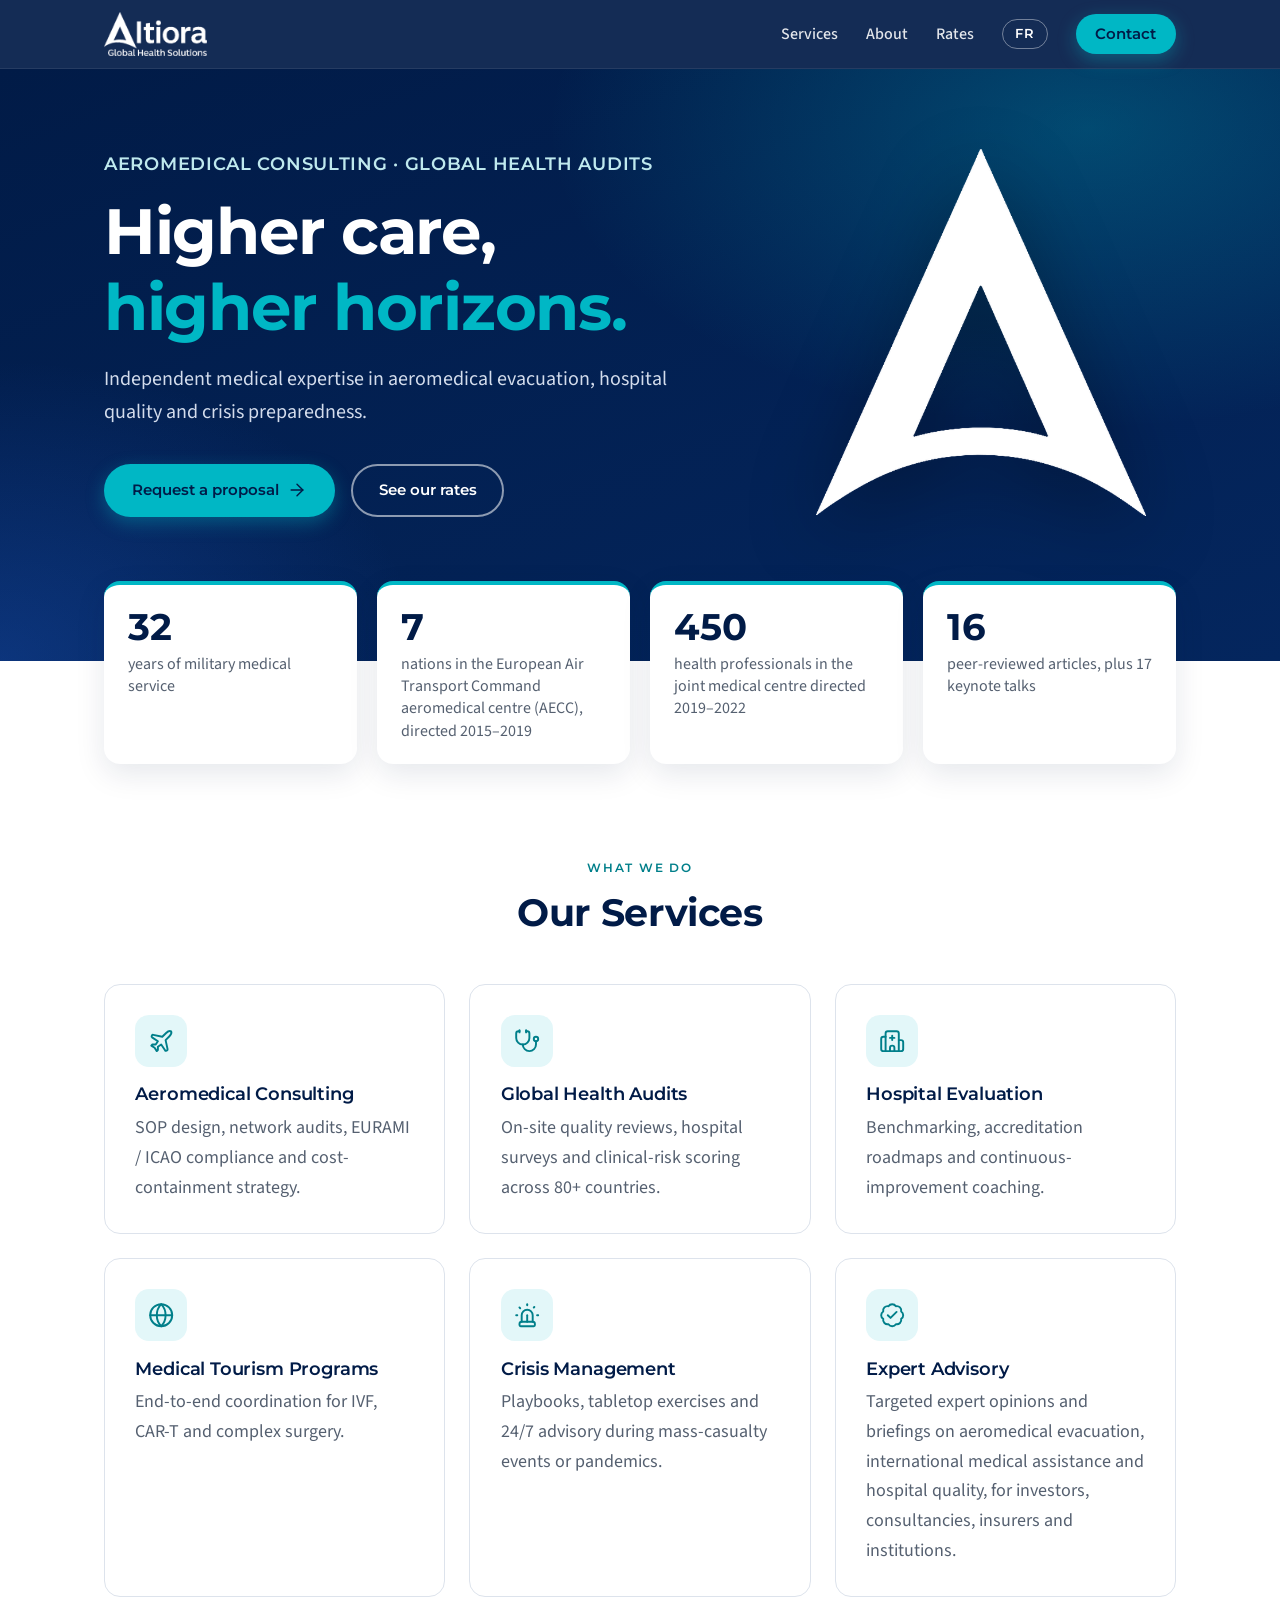
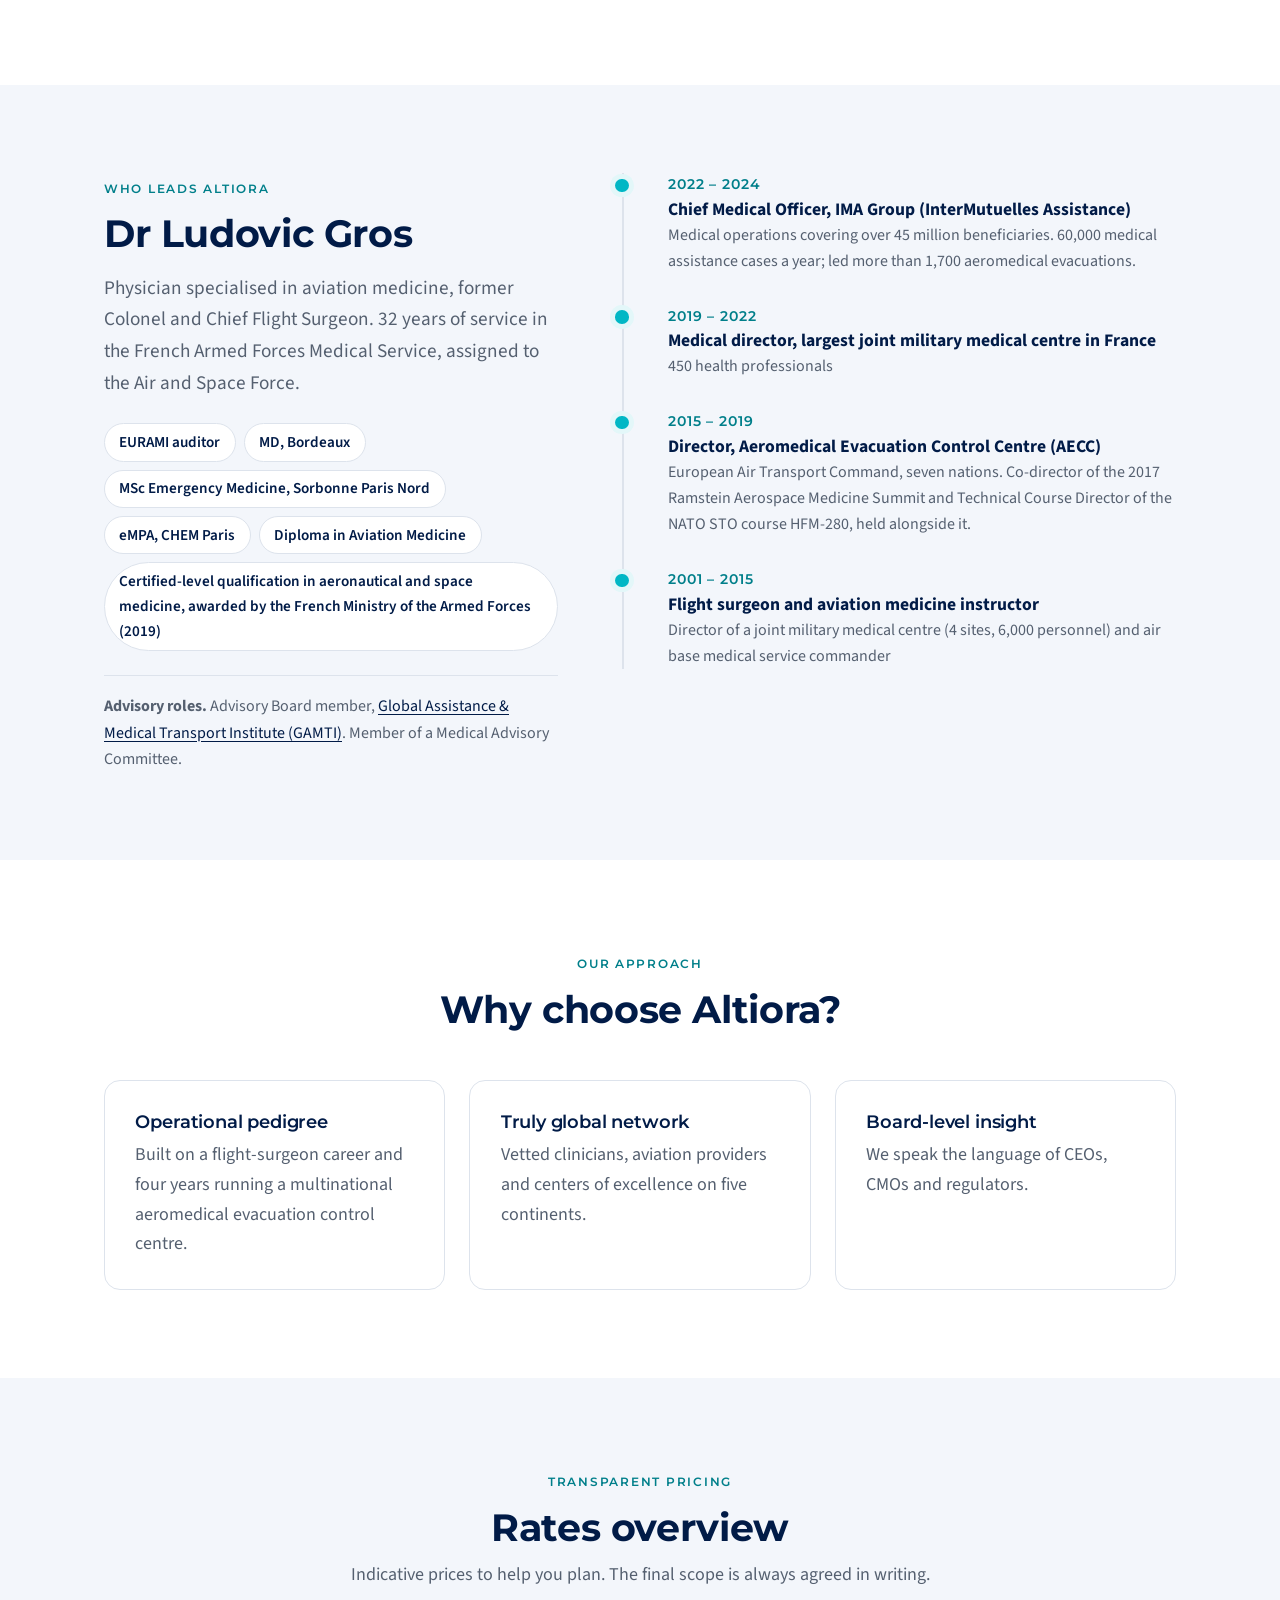
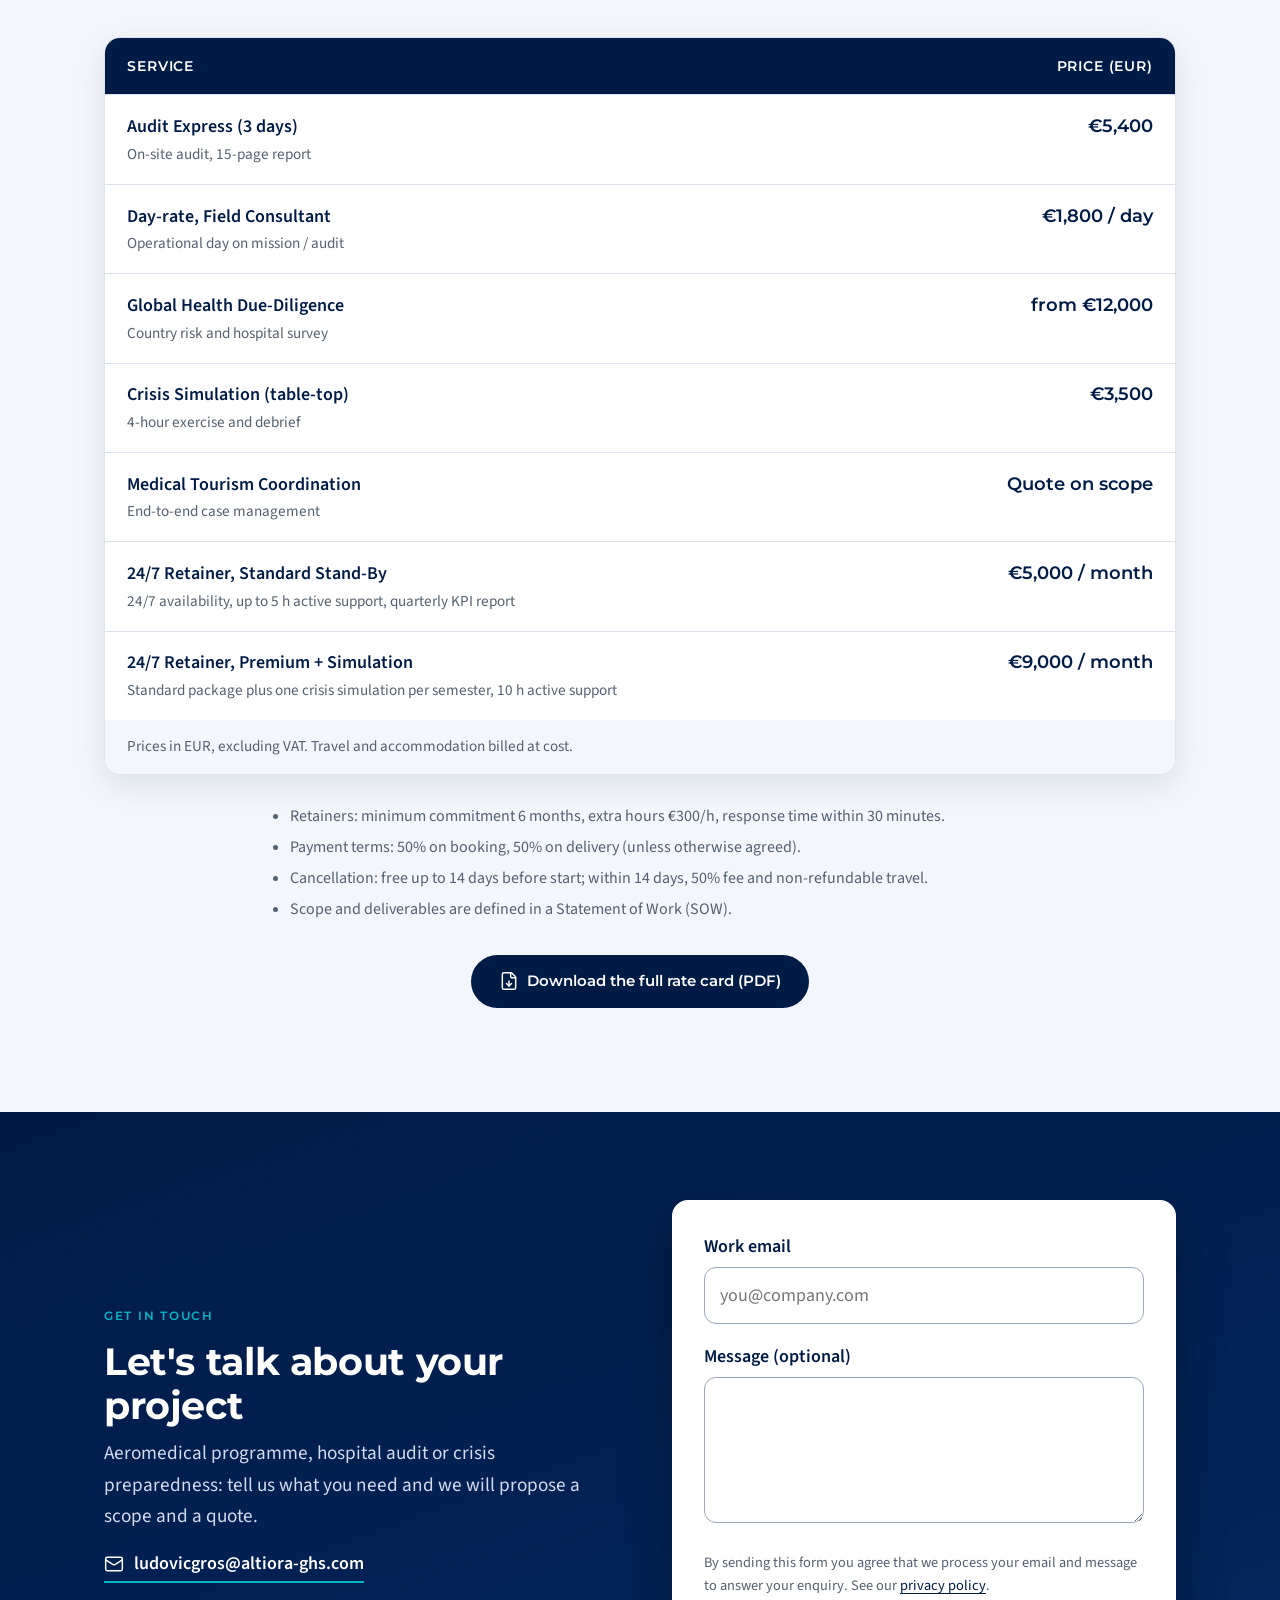
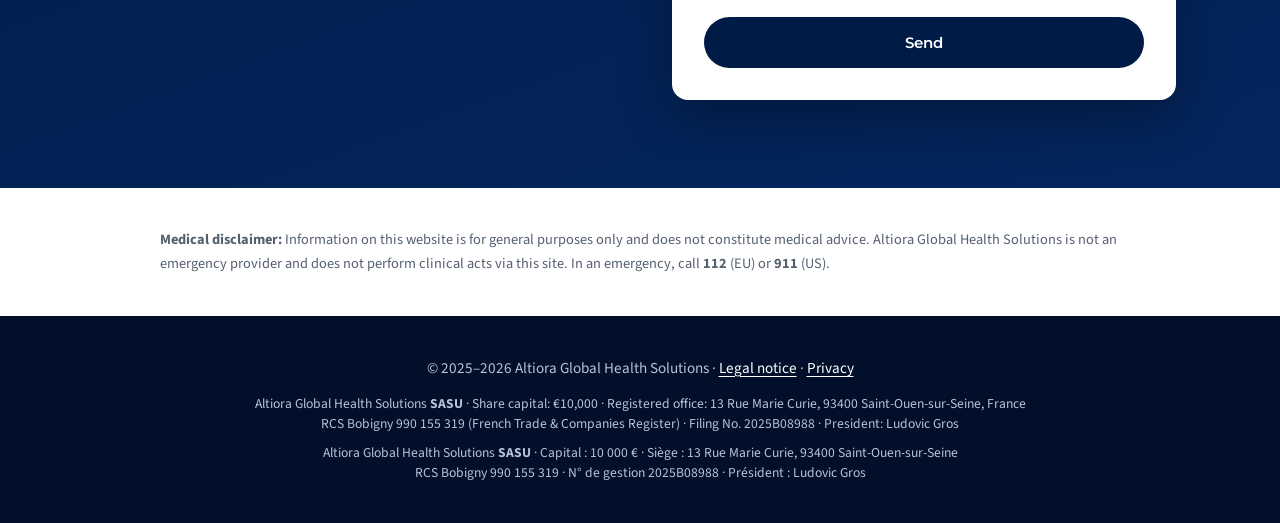
==== commit feb644bc: "Rôle consultatif : Medical Advisory Committee sans nommer l'organisation Co-Authored-By: Claude Sonn" ====
--- a/index.html
+++ b/index.html
@@ -191,7 +191,7 @@
         <li>Diploma in Aviation Medicine</li>
         <li>Certified-level qualification in aeronautical and space medicine, awarded by the French Ministry of the Armed Forces (2019)</li>
       </ul>
-      <p class="note"><strong>Advisory roles.</strong> Advisory Board member, <a href="https://gamti.org/about/" rel="noopener">Global Assistance &amp; Medical Transport Institute (GAMTI)</a>. Member of the Medical Advisory Committee, Medcube.care.</p>
+      <p class="note"><strong>Advisory roles.</strong> Advisory Board member, <a href="https://gamti.org/about/" rel="noopener">Global Assistance &amp; Medical Transport Institute (GAMTI)</a>. Member of a Medical Advisory Committee.</p>
     </div>
     <ol class="timeline">
       <li><time>2022 – 2024</time><strong>Chief Medical Officer, IMA Group (InterMutuelles Assistance)</strong><span>Medical operations covering over 45 million beneficiaries. 60,000 medical assistance cases a year; led more than 1,700 aeromedical evacuations.</span></li>
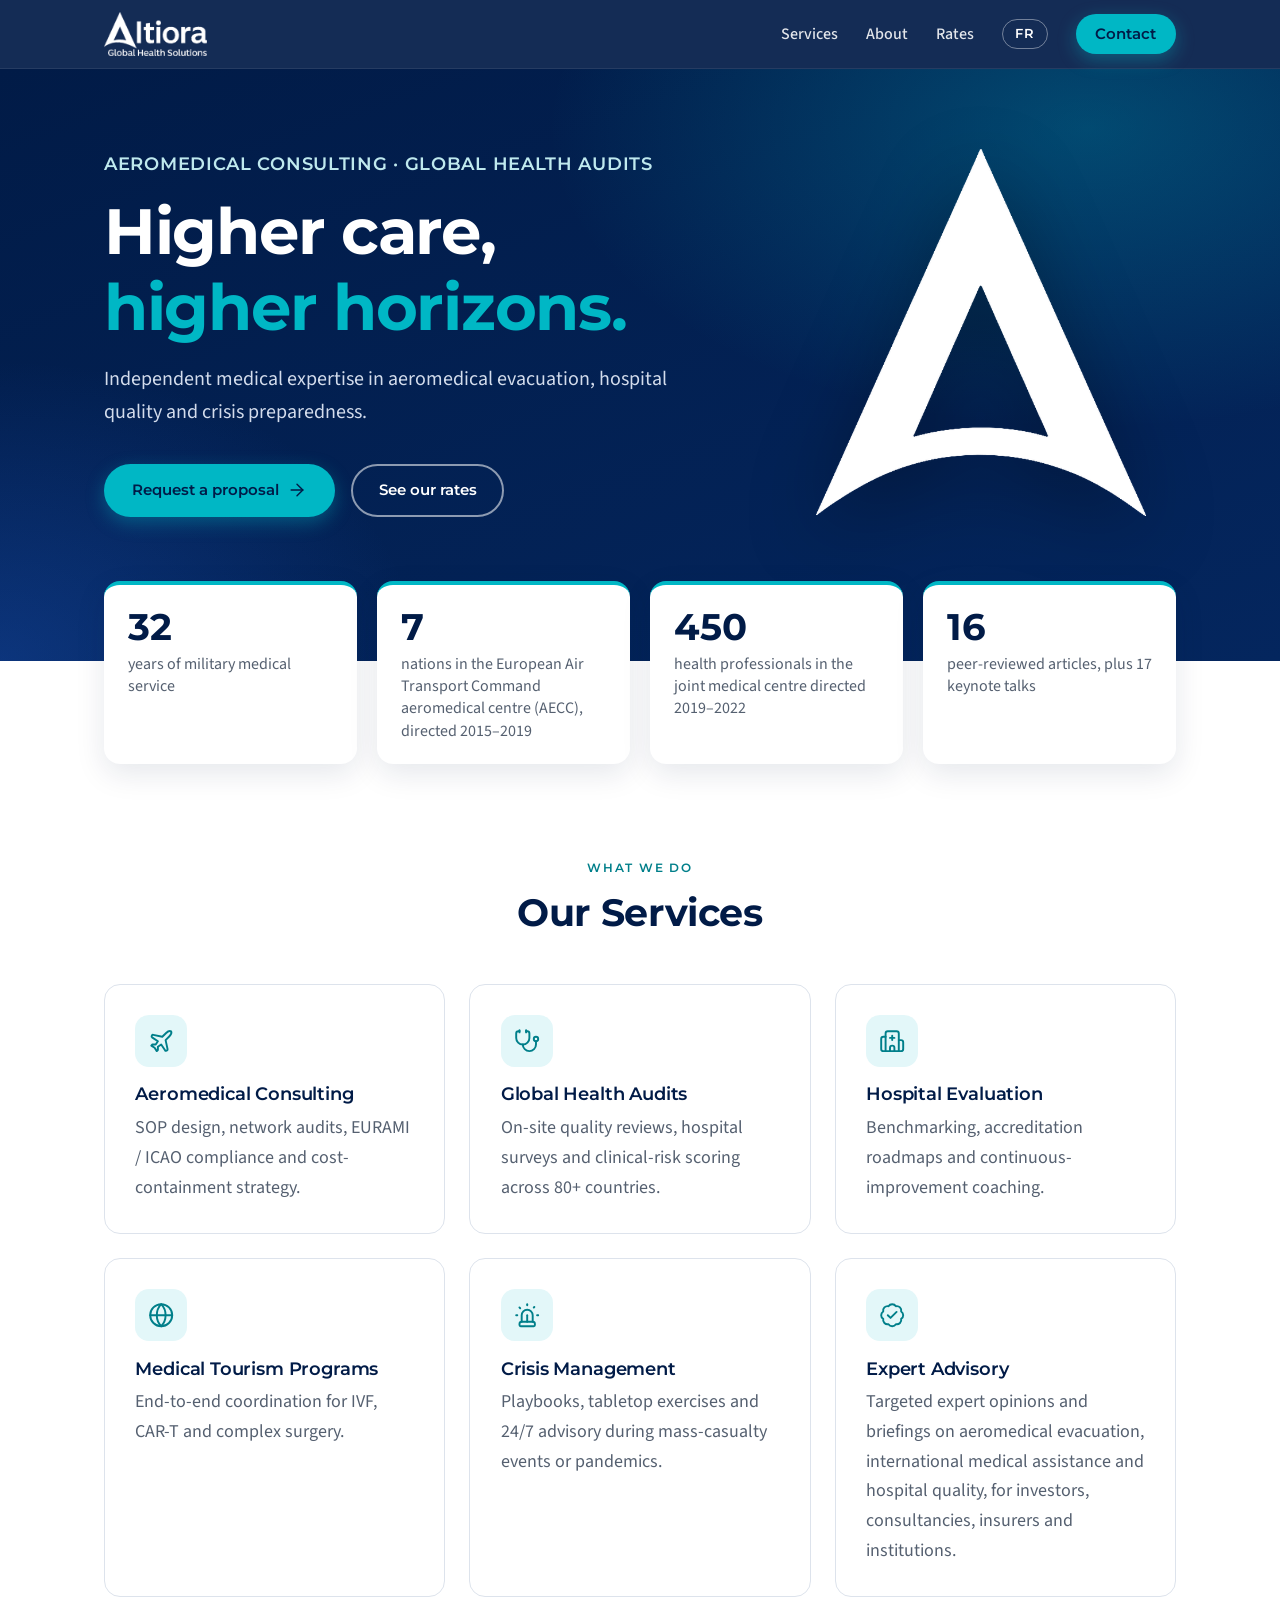
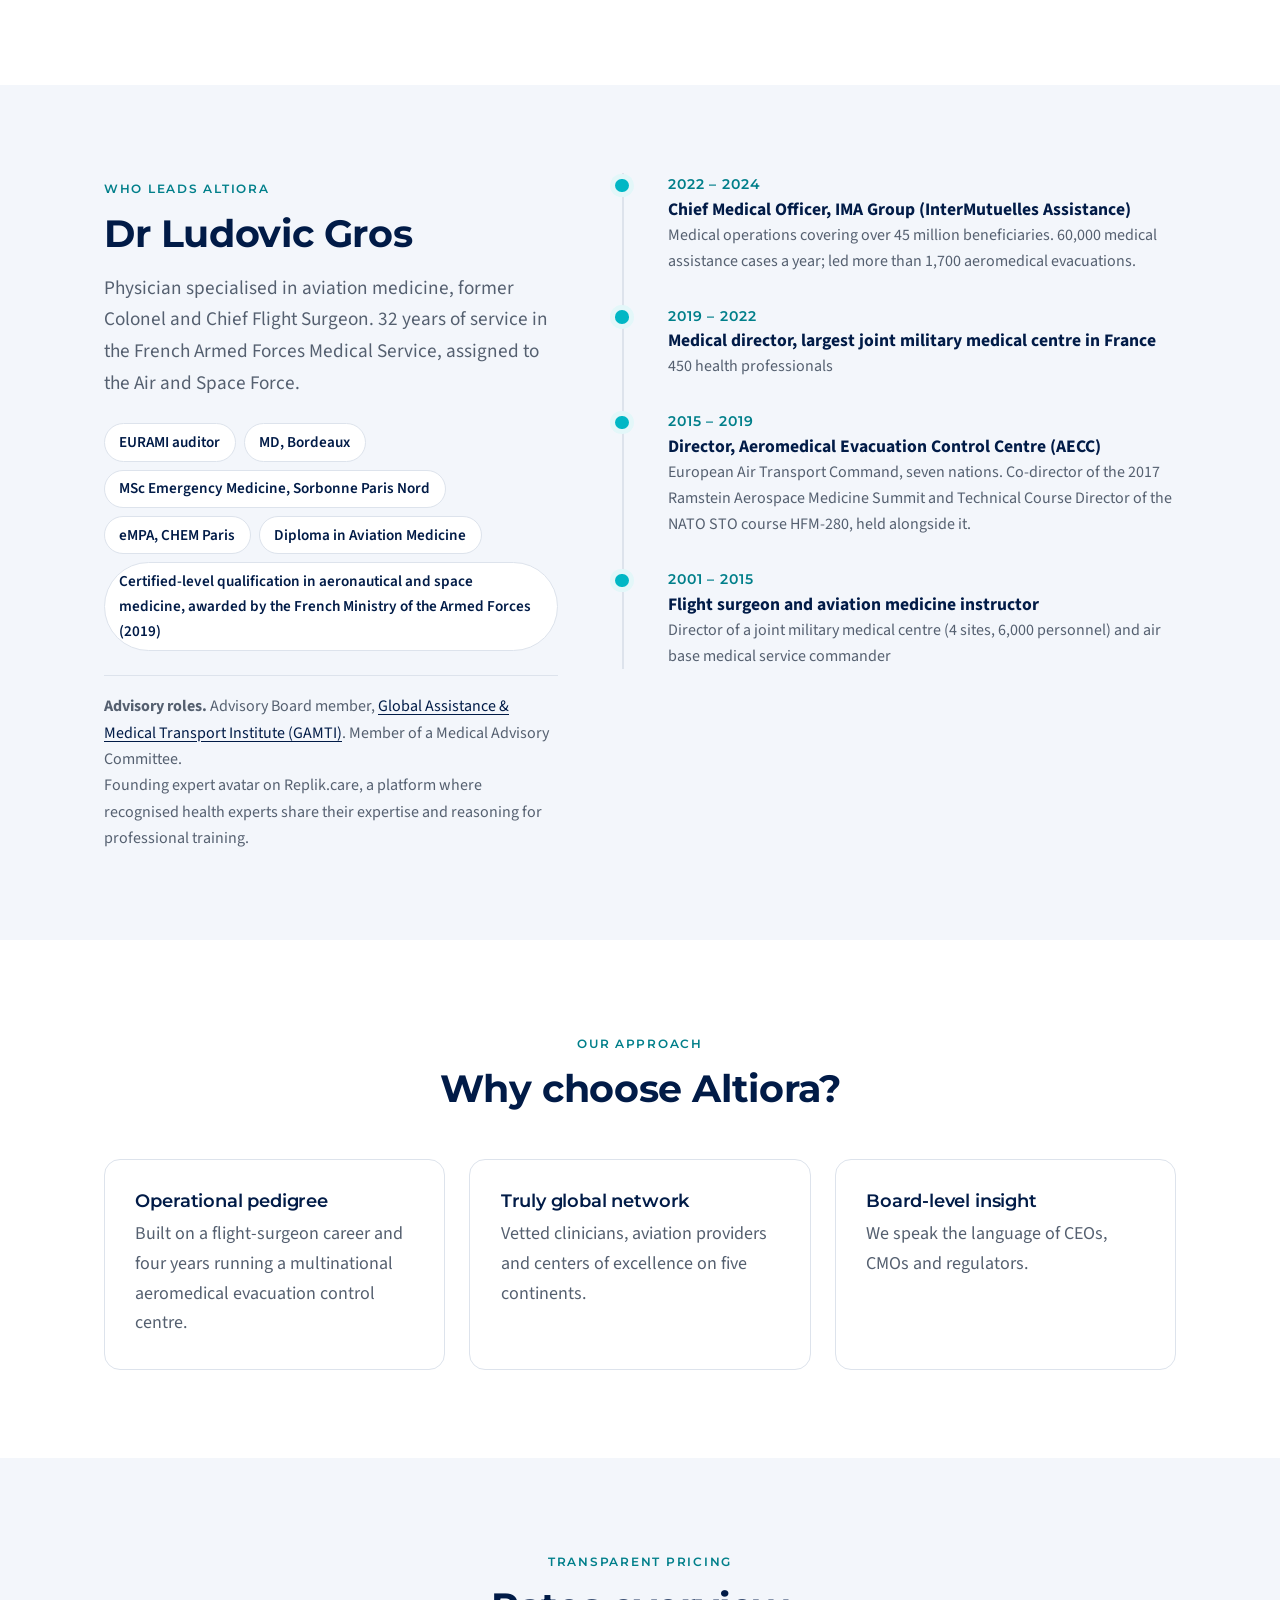
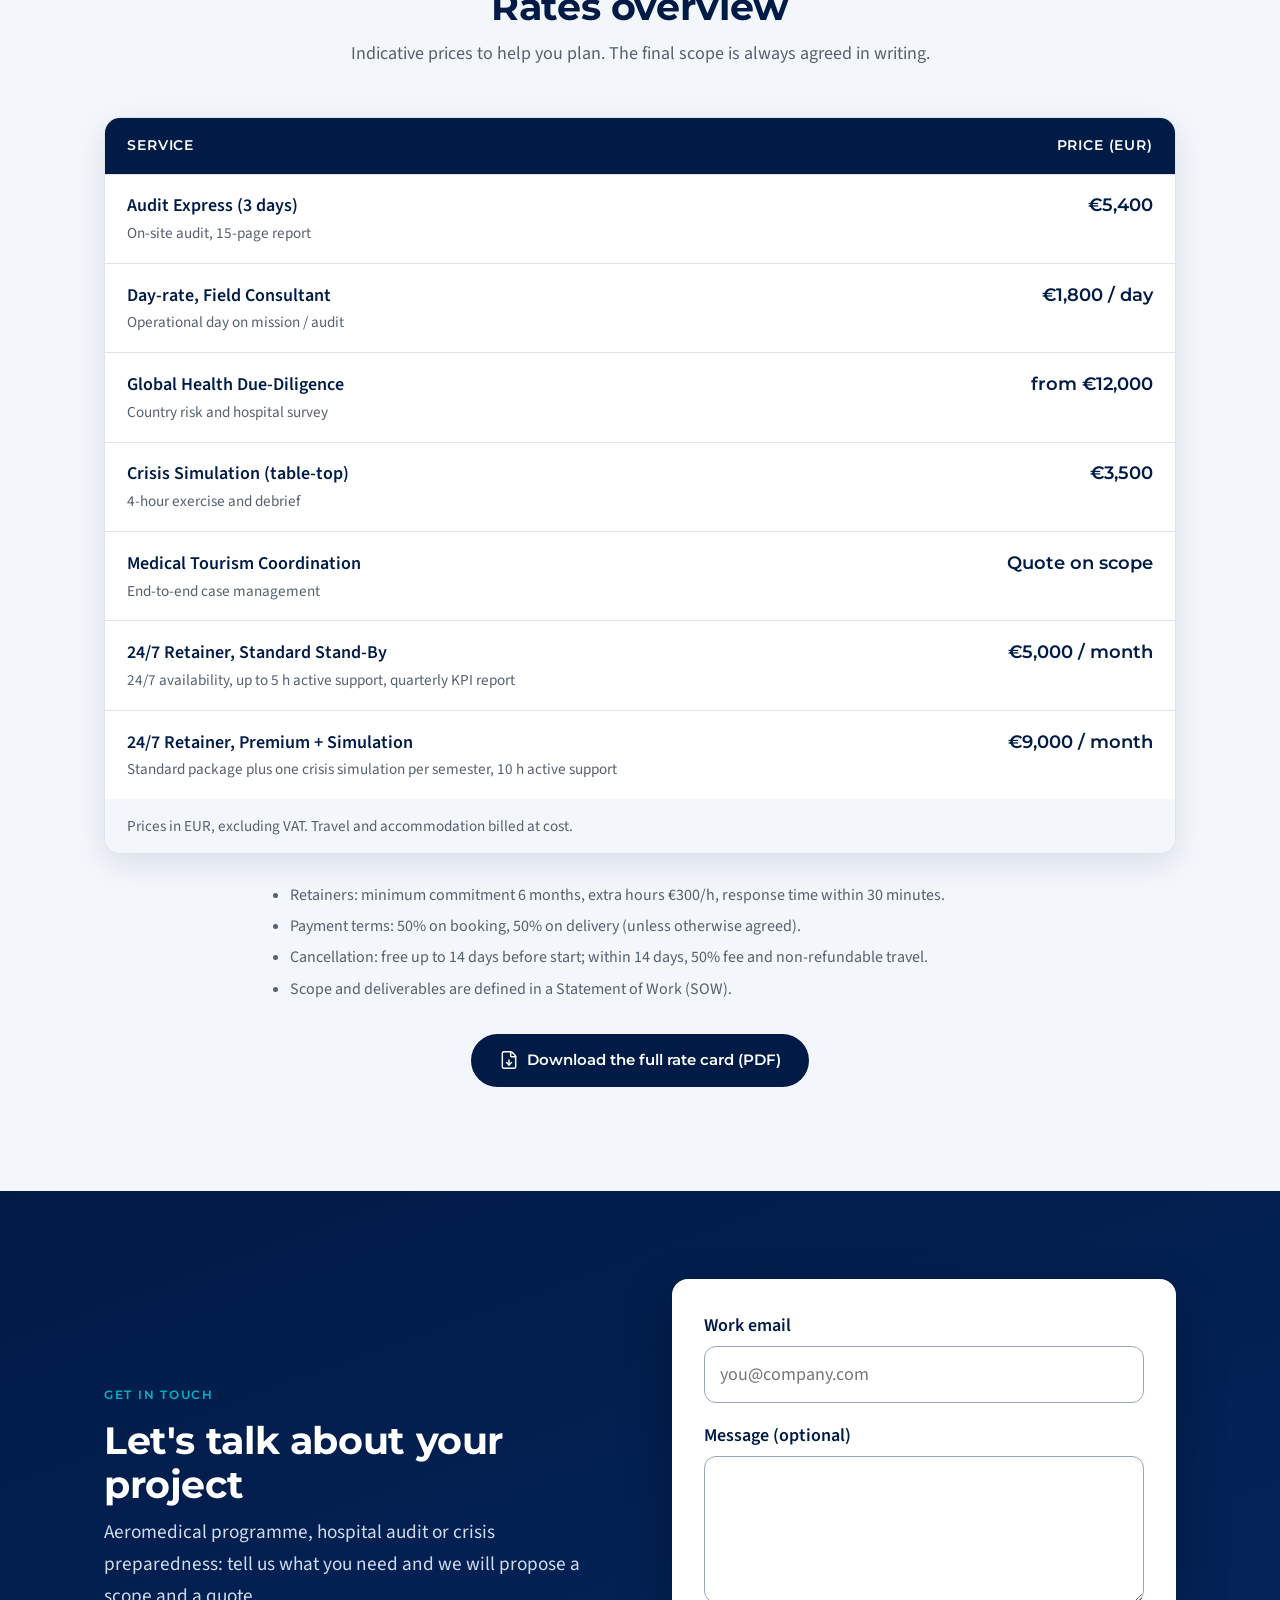
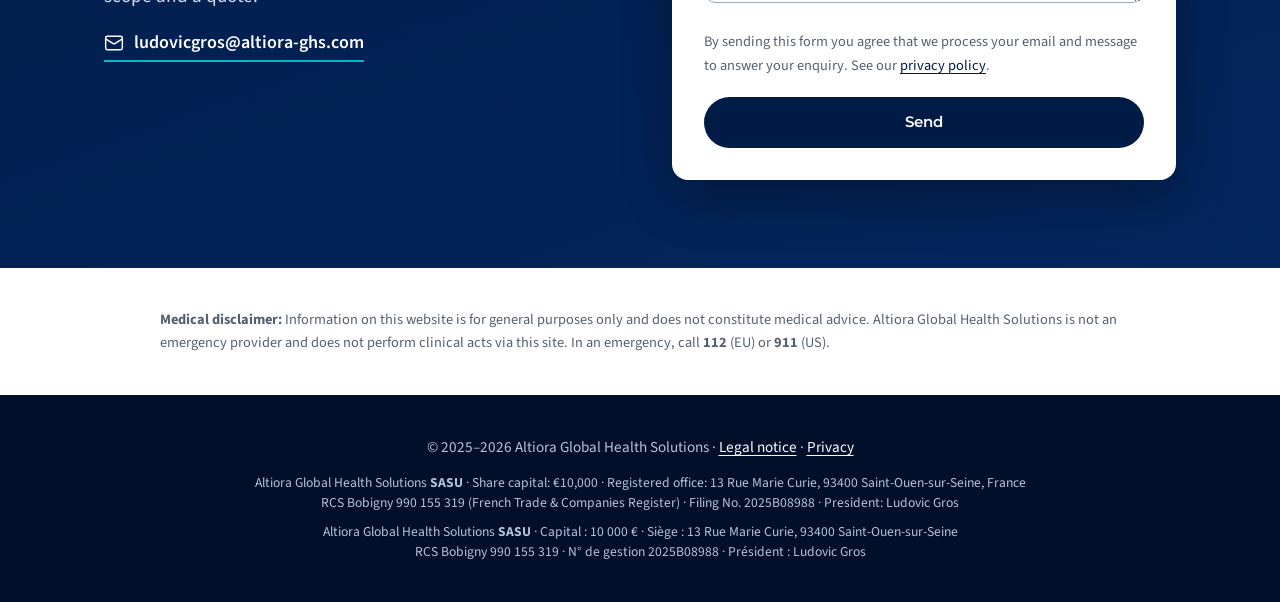
==== commit 074c502f: "Ajout de la ligne Replik.care, validée par écrit par Replik Co-Authored-By: Claude Sonnet 5.5 <norep" ====
--- a/index.html
+++ b/index.html
@@ -191,7 +191,7 @@
         <li>Diploma in Aviation Medicine</li>
         <li>Certified-level qualification in aeronautical and space medicine, awarded by the French Ministry of the Armed Forces (2019)</li>
       </ul>
-      <p class="note"><strong>Advisory roles.</strong> Advisory Board member, <a href="https://gamti.org/about/" rel="noopener">Global Assistance &amp; Medical Transport Institute (GAMTI)</a>. Member of a Medical Advisory Committee.</p>
+      <p class="note"><strong>Advisory roles.</strong> Advisory Board member, <a href="https://gamti.org/about/" rel="noopener">Global Assistance &amp; Medical Transport Institute (GAMTI)</a>. Member of a Medical Advisory Committee.<br>Founding expert avatar on Replik.care, a platform where recognised health experts share their expertise and reasoning for professional training.</p>
     </div>
     <ol class="timeline">
       <li><time>2022 – 2024</time><strong>Chief Medical Officer, IMA Group (InterMutuelles Assistance)</strong><span>Medical operations covering over 45 million beneficiaries. 60,000 medical assistance cases a year; led more than 1,700 aeromedical evacuations.</span></li>
